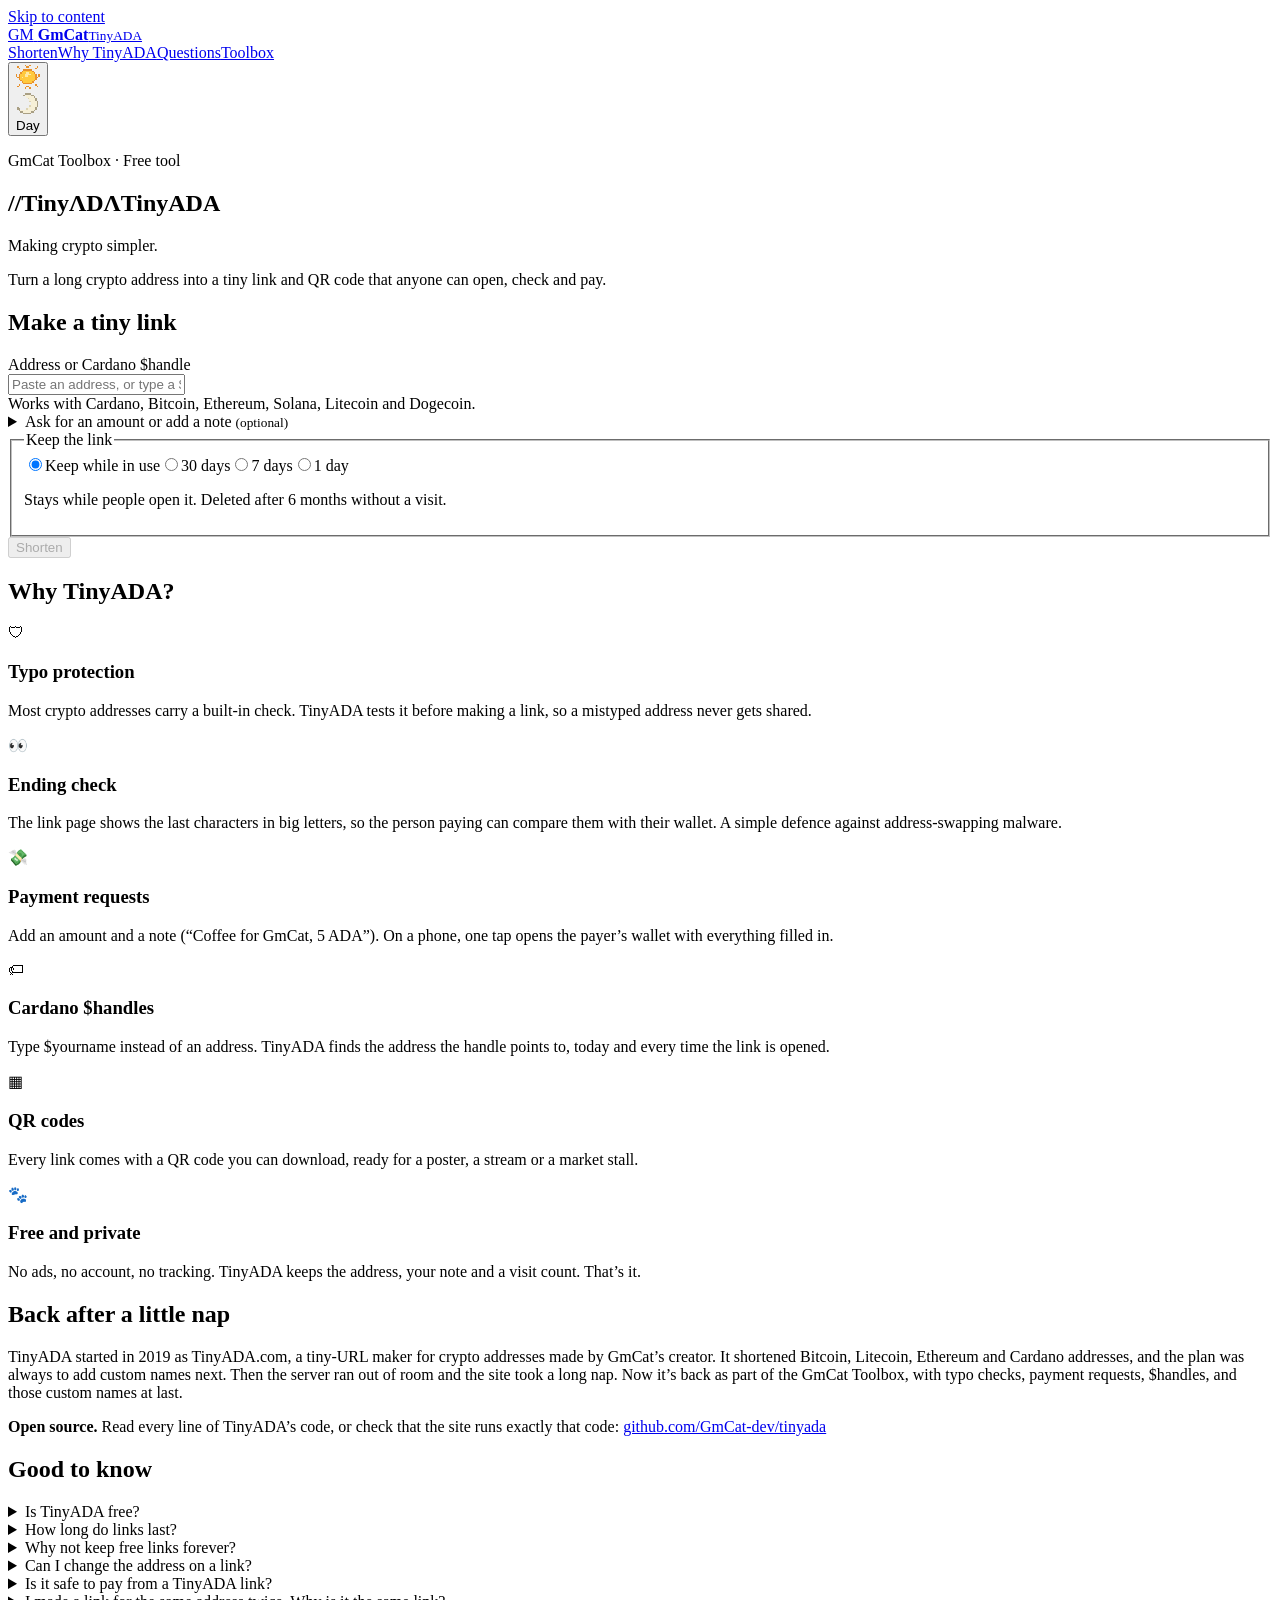
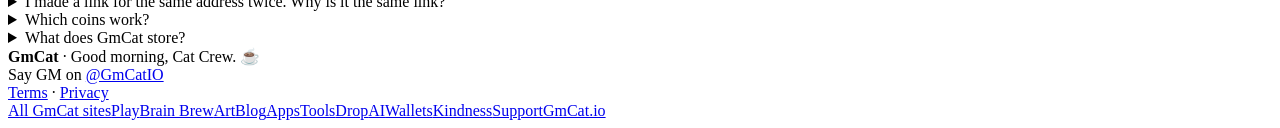
==== web/index.html @ 5575aec3 "TinyADA: short links for crypto addresses (tiny.gmcat.io) Free tool from GmCat. AGPL-3.0, with a com" ====
<!doctype html>
<html lang="en" data-site="tiny" data-theme="light">
<head>
<meta charset="utf-8">
<meta name="viewport" content="width=device-width, initial-scale=1, viewport-fit=cover">
<title>TinyADA: Short Links &amp; QR Codes for Crypto Addresses</title>
<meta name="description" content="Free short links and QR codes for crypto addresses. Typo checks, payment requests and Cardano $handles. No ads, no account.">
<meta name="theme-color" content="#eef1ff" media="(prefers-color-scheme: light)">
<meta name="theme-color" content="#0c1030" media="(prefers-color-scheme: dark)">
<link rel="canonical" href="https://tiny.gmcat.io/">
<meta property="og:site_name" content="TinyADA">
<meta property="og:title" content="TinyADA">
<meta property="og:description" content="Free short links and QR codes for crypto addresses. Typo checks, payment requests and Cardano $handles. No ads, no account.">
<meta property="og:type" content="website">
<meta property="og:url" content="https://tiny.gmcat.io/">
<meta property="og:image" content="https://tiny.gmcat.io/img/share/tiny.png">
<meta name="twitter:card" content="summary_large_image">
<meta name="twitter:site" content="@GmCatIO">
<link rel="stylesheet" href="/brand.css?v=202611161912">
<link rel="stylesheet" href="/site.css?v=202611161912">
<script type="application/ld+json">{"@context":"https://schema.org","@type":"WebApplication","name":"TinyADA","url":"https://tiny.gmcat.io/","description":"Free short links and QR codes for crypto addresses: Cardano, Bitcoin, Ethereum, Solana, Litecoin and Dogecoin.","applicationCategory":"FinanceApplication","operatingSystem":"Any (web browser)","isAccessibleForFree":true,"offers":{"@type":"Offer","price":"0","priceCurrency":"USD"},"publisher":{"@type":"Organization","@id":"https://gmcat.io/#org","name":"GmCat","url":"https://gmcat.io/","logo":"https://home.gmcat.io/img/favicon.png","sameAs":["https://x.com/GmCatIO","https://discord.gg/GJVpjBjn3D"]},"isPartOf":{"@type":"WebSite","name":"GmCat Toolbox","url":"https://tools.gmcat.io/"}}</script>
<link rel="icon" href="/img/tiny-icon.png">
<meta name="referrer" content="strict-origin-when-cross-origin">
<script>(function(){var t="light",m=document.cookie.match(/(?:^|; )gmcat-theme=(dark|light)/);if(m)t=m[1];else try{t=localStorage.getItem("gmcat-theme")==="dark"?"dark":"light"}catch(e){}document.documentElement.setAttribute("data-theme",t)})();</script>
</head>
<body>
<a class="skip" href="#main">Skip to content</a>
<header class="site-header">
  <a class="brand" href="/" aria-label="TinyADA home">
    <span class="brand-gm" aria-hidden="true">GM</span>
    <span class="brand-text"><b>GmCat</b><small>TinyADA</small></span>
  </a>
  <nav class="site-nav" aria-label="Site"><a href="/" aria-current="page">Shorten</a><a href="/#why">Why TinyADA</a><a href="/#faq">Questions</a><a href="https://tools.gmcat.io/">Toolbox</a></nav>
  <button type="button" class="theme-toggle" data-theme-toggle aria-pressed="false" aria-label="Switch to night mode"><span class="tt-track" aria-hidden="true"><span class="tt-knob"><svg class="mini-sun" viewBox="0 0 16 16" shape-rendering="crispEdges" aria-hidden="true" focusable="false"><rect x="6" y="0" width="1" height="1" fill="#e8902a"/><rect x="9" y="0" width="1" height="1" fill="#e8902a"/><rect x="1" y="1" width="1" height="1" fill="#e8902a"/><rect x="7" y="1" width="1" height="1" fill="#e8902a"/><rect x="8" y="1" width="1" height="1" fill="#e8902a"/><rect x="14" y="1" width="1" height="1" fill="#e8902a"/><rect x="2" y="2" width="1" height="1" fill="#e8902a"/><rect x="13" y="2" width="1" height="1" fill="#e8902a"/><rect x="5" y="3" width="1" height="1" fill="#e8902a"/><rect x="6" y="3" width="1" height="1" fill="#e8902a"/><rect x="7" y="3" width="1" height="1" fill="#e8902a"/><rect x="8" y="3" width="1" height="1" fill="#e8902a"/><rect x="9" y="3" width="1" height="1" fill="#e8902a"/><rect x="10" y="3" width="1" height="1" fill="#e8902a"/><rect x="4" y="4" width="1" height="1" fill="#e8902a"/><rect x="5" y="4" width="1" height="1" fill="#ffc93d"/><rect x="6" y="4" width="1" height="1" fill="#ffc93d"/><rect x="7" y="4" width="1" height="1" fill="#ffc93d"/><rect x="8" y="4" width="1" height="1" fill="#ffc93d"/><rect x="9" y="4" width="1" height="1" fill="#ffc93d"/><rect x="10" y="4" width="1" height="1" fill="#ffc93d"/><rect x="11" y="4" width="1" height="1" fill="#e8902a"/><rect x="3" y="5" width="1" height="1" fill="#e8902a"/><rect x="4" y="5" width="1" height="1" fill="#ffc93d"/><rect x="5" y="5" width="1" height="1" fill="#ffc93d"/><rect x="6" y="5" width="1" height="1" fill="#ffc93d"/><rect x="7" y="5" width="1" height="1" fill="#ffe9a3"/><rect x="8" y="5" width="1" height="1" fill="#ffe9a3"/><rect x="9" y="5" width="1" height="1" fill="#ffc93d"/><rect x="10" y="5" width="1" height="1" fill="#ffc93d"/><rect x="11" y="5" width="1" height="1" fill="#ffc93d"/><rect x="12" y="5" width="1" height="1" fill="#e8902a"/><rect x="0" y="6" width="1" height="1" fill="#e8902a"/><rect x="2" y="6" width="1" height="1" fill="#e8902a"/><rect x="3" y="6" width="1" height="1" fill="#ffc93d"/><rect x="4" y="6" width="1" height="1" fill="#ffc93d"/><rect x="5" y="6" width="1" height="1" fill="#ffc93d"/><rect x="6" y="6" width="1" height="1" fill="#ffe9a3"/><rect x="7" y="6" width="1" height="1" fill="#ffe9a3"/><rect x="8" y="6" width="1" height="1" fill="#ffe9a3"/><rect x="9" y="6" width="1" height="1" fill="#ffe9a3"/><rect x="10" y="6" width="1" height="1" fill="#ffc93d"/><rect x="11" y="6" width="1" height="1" fill="#ffc93d"/><rect x="12" y="6" width="1" height="1" fill="#ffc93d"/><rect x="13" y="6" width="1" height="1" fill="#e8902a"/><rect x="15" y="6" width="1" height="1" fill="#e8902a"/><rect x="0" y="7" width="1" height="1" fill="#e8902a"/><rect x="2" y="7" width="1" height="1" fill="#e8902a"/><rect x="3" y="7" width="1" height="1" fill="#ffc93d"/><rect x="4" y="7" width="1" height="1" fill="#ffc93d"/><rect x="5" y="7" width="1" height="1" fill="#ffc93d"/><rect x="6" y="7" width="1" height="1" fill="#ffe9a3"/><rect x="7" y="7" width="1" height="1" fill="#ffe9a3"/><rect x="8" y="7" width="1" height="1" fill="#ffc93d"/><rect x="9" y="7" width="1" height="1" fill="#ffc93d"/><rect x="10" y="7" width="1" height="1" fill="#ffc93d"/><rect x="11" y="7" width="1" height="1" fill="#ffc93d"/><rect x="12" y="7" width="1" height="1" fill="#ffc93d"/><rect x="13" y="7" width="1" height="1" fill="#e8902a"/><rect x="15" y="7" width="1" height="1" fill="#e8902a"/><rect x="1" y="8" width="1" height="1" fill="#e8902a"/><rect x="2" y="8" width="1" height="1" fill="#e8902a"/><rect x="3" y="8" width="1" height="1" fill="#ffc93d"/><rect x="4" y="8" width="1" height="1" fill="#ffe9a3"/><rect x="5" y="8" width="1" height="1" fill="#ffc93d"/><rect x="6" y="8" width="1" height="1" fill="#ffc93d"/><rect x="7" y="8" width="1" height="1" fill="#ffc93d"/><rect x="8" y="8" width="1" height="1" fill="#ffc93d"/><rect x="9" y="8" width="1" height="1" fill="#ffc93d"/><rect x="10" y="8" width="1" height="1" fill="#ffc93d"/><rect x="11" y="8" width="1" height="1" fill="#ffc93d"/><rect x="12" y="8" width="1" height="1" fill="#ffc93d"/><rect x="13" y="8" width="1" height="1" fill="#e8902a"/><rect x="14" y="8" width="1" height="1" fill="#e8902a"/><rect x="2" y="9" width="1" height="1" fill="#e8902a"/><rect x="3" y="9" width="1" height="1" fill="#ffc93d"/><rect x="4" y="9" width="1" height="1" fill="#ffc93d"/><rect x="5" y="9" width="1" height="1" fill="#ffc93d"/><rect x="6" y="9" width="1" height="1" fill="#ffc93d"/><rect x="7" y="9" width="1" height="1" fill="#ffc93d"/><rect x="8" y="9" width="1" height="1" fill="#ffc93d"/><rect x="9" y="9" width="1" height="1" fill="#ffc93d"/><rect x="10" y="9" width="1" height="1" fill="#ffc93d"/><rect x="11" y="9" width="1" height="1" fill="#ffc93d"/><rect x="12" y="9" width="1" height="1" fill="#ffc93d"/><rect x="13" y="9" width="1" height="1" fill="#e8902a"/><rect x="3" y="10" width="1" height="1" fill="#e8902a"/><rect x="4" y="10" width="1" height="1" fill="#ffc93d"/><rect x="5" y="10" width="1" height="1" fill="#ffc93d"/><rect x="6" y="10" width="1" height="1" fill="#ffc93d"/><rect x="7" y="10" width="1" height="1" fill="#ffc93d"/><rect x="8" y="10" width="1" height="1" fill="#ffc93d"/><rect x="9" y="10" width="1" height="1" fill="#ffc93d"/><rect x="10" y="10" width="1" height="1" fill="#ffc93d"/><rect x="11" y="10" width="1" height="1" fill="#ffc93d"/><rect x="12" y="10" width="1" height="1" fill="#e8902a"/><rect x="4" y="11" width="1" height="1" fill="#e8902a"/><rect x="5" y="11" width="1" height="1" fill="#ffc93d"/><rect x="6" y="11" width="1" height="1" fill="#ffc93d"/><rect x="7" y="11" width="1" height="1" fill="#ffc93d"/><rect x="8" y="11" width="1" height="1" fill="#ffc93d"/><rect x="9" y="11" width="1" height="1" fill="#ffc93d"/><rect x="10" y="11" width="1" height="1" fill="#ffc93d"/><rect x="11" y="11" width="1" height="1" fill="#e8902a"/><rect x="5" y="12" width="1" height="1" fill="#e8902a"/><rect x="6" y="12" width="1" height="1" fill="#e8902a"/><rect x="7" y="12" width="1" height="1" fill="#e8902a"/><rect x="8" y="12" width="1" height="1" fill="#e8902a"/><rect x="9" y="12" width="1" height="1" fill="#e8902a"/><rect x="10" y="12" width="1" height="1" fill="#e8902a"/><rect x="2" y="13" width="1" height="1" fill="#e8902a"/><rect x="13" y="13" width="1" height="1" fill="#e8902a"/><rect x="1" y="14" width="1" height="1" fill="#e8902a"/><rect x="7" y="14" width="1" height="1" fill="#e8902a"/><rect x="8" y="14" width="1" height="1" fill="#e8902a"/><rect x="14" y="14" width="1" height="1" fill="#e8902a"/><rect x="6" y="15" width="1" height="1" fill="#e8902a"/><rect x="9" y="15" width="1" height="1" fill="#e8902a"/></svg><svg class="mini-moon" viewBox="0 0 16 16" shape-rendering="crispEdges" aria-hidden="true" focusable="false"><rect x="6" y="1" width="1" height="1" fill="#a99f84"/><rect x="7" y="1" width="1" height="1" fill="#a99f84"/><rect x="8" y="1" width="1" height="1" fill="#a99f84"/><rect x="9" y="1" width="1" height="1" fill="#a99f84"/><rect x="5" y="2" width="1" height="1" fill="#a99f84"/><rect x="6" y="2" width="1" height="1" fill="#f6efd6"/><rect x="7" y="2" width="1" height="1" fill="#f6efd6"/><rect x="8" y="2" width="1" height="1" fill="#f6efd6"/><rect x="9" y="2" width="1" height="1" fill="#f6efd6"/><rect x="10" y="2" width="1" height="1" fill="#a99f84"/><rect x="11" y="2" width="1" height="1" fill="#a99f84"/><rect x="7" y="3" width="1" height="1" fill="#f6efd6"/><rect x="8" y="3" width="1" height="1" fill="#f6efd6"/><rect x="9" y="3" width="1" height="1" fill="#f6efd6"/><rect x="10" y="3" width="1" height="1" fill="#f6efd6"/><rect x="11" y="3" width="1" height="1" fill="#f6efd6"/><rect x="12" y="3" width="1" height="1" fill="#a99f84"/><rect x="8" y="4" width="1" height="1" fill="#ddd3b3"/><rect x="9" y="4" width="1" height="1" fill="#f6efd6"/><rect x="10" y="4" width="1" height="1" fill="#f6efd6"/><rect x="11" y="4" width="1" height="1" fill="#f6efd6"/><rect x="12" y="4" width="1" height="1" fill="#f6efd6"/><rect x="13" y="4" width="1" height="1" fill="#a99f84"/><rect x="9" y="5" width="1" height="1" fill="#f6efd6"/><rect x="10" y="5" width="1" height="1" fill="#f6efd6"/><rect x="11" y="5" width="1" height="1" fill="#f6efd6"/><rect x="12" y="5" width="1" height="1" fill="#f6efd6"/><rect x="13" y="5" width="1" height="1" fill="#a99f84"/><rect x="9" y="6" width="1" height="1" fill="#ddd3b3"/><rect x="10" y="6" width="1" height="1" fill="#f6efd6"/><rect x="11" y="6" width="1" height="1" fill="#f6efd6"/><rect x="12" y="6" width="1" height="1" fill="#f6efd6"/><rect x="13" y="6" width="1" height="1" fill="#f6efd6"/><rect x="14" y="6" width="1" height="1" fill="#a99f84"/><rect x="10" y="7" width="1" height="1" fill="#f6efd6"/><rect x="11" y="7" width="1" height="1" fill="#f6efd6"/><rect x="12" y="7" width="1" height="1" fill="#f6efd6"/><rect x="13" y="7" width="1" height="1" fill="#f6efd6"/><rect x="14" y="7" width="1" height="1" fill="#a99f84"/><rect x="10" y="8" width="1" height="1" fill="#f6efd6"/><rect x="11" y="8" width="1" height="1" fill="#f6efd6"/><rect x="12" y="8" width="1" height="1" fill="#f6efd6"/><rect x="13" y="8" width="1" height="1" fill="#f6efd6"/><rect x="14" y="8" width="1" height="1" fill="#a99f84"/><rect x="9" y="9" width="1" height="1" fill="#ddd3b3"/><rect x="10" y="9" width="1" height="1" fill="#f6efd6"/><rect x="11" y="9" width="1" height="1" fill="#f6efd6"/><rect x="12" y="9" width="1" height="1" fill="#f6efd6"/><rect x="13" y="9" width="1" height="1" fill="#f6efd6"/><rect x="14" y="9" width="1" height="1" fill="#a99f84"/><rect x="1" y="10" width="1" height="1" fill="#a99f84"/><rect x="9" y="10" width="1" height="1" fill="#f6efd6"/><rect x="10" y="10" width="1" height="1" fill="#f6efd6"/><rect x="11" y="10" width="1" height="1" fill="#f6efd6"/><rect x="12" y="10" width="1" height="1" fill="#f6efd6"/><rect x="13" y="10" width="1" height="1" fill="#a99f84"/><rect x="1" y="11" width="1" height="1" fill="#a99f84"/><rect x="2" y="11" width="1" height="1" fill="#a99f84"/><rect x="7" y="11" width="1" height="1" fill="#ddd3b3"/><rect x="8" y="11" width="1" height="1" fill="#f6efd6"/><rect x="9" y="11" width="1" height="1" fill="#f6efd6"/><rect x="10" y="11" width="1" height="1" fill="#f6efd6"/><rect x="11" y="11" width="1" height="1" fill="#f6efd6"/><rect x="12" y="11" width="1" height="1" fill="#f6efd6"/><rect x="13" y="11" width="1" height="1" fill="#a99f84"/><rect x="2" y="12" width="1" height="1" fill="#a99f84"/><rect x="3" y="12" width="1" height="1" fill="#f6efd6"/><rect x="4" y="12" width="1" height="1" fill="#f6efd6"/><rect x="5" y="12" width="1" height="1" fill="#f6efd6"/><rect x="6" y="12" width="1" height="1" fill="#f6efd6"/><rect x="7" y="12" width="1" height="1" fill="#f6efd6"/><rect x="8" y="12" width="1" height="1" fill="#f6efd6"/><rect x="9" y="12" width="1" height="1" fill="#f6efd6"/><rect x="10" y="12" width="1" height="1" fill="#f6efd6"/><rect x="11" y="12" width="1" height="1" fill="#f6efd6"/><rect x="12" y="12" width="1" height="1" fill="#a99f84"/><rect x="3" y="13" width="1" height="1" fill="#a99f84"/><rect x="4" y="13" width="1" height="1" fill="#a99f84"/><rect x="5" y="13" width="1" height="1" fill="#f6efd6"/><rect x="6" y="13" width="1" height="1" fill="#f6efd6"/><rect x="7" y="13" width="1" height="1" fill="#f6efd6"/><rect x="8" y="13" width="1" height="1" fill="#f6efd6"/><rect x="9" y="13" width="1" height="1" fill="#f6efd6"/><rect x="10" y="13" width="1" height="1" fill="#a99f84"/><rect x="11" y="13" width="1" height="1" fill="#a99f84"/><rect x="5" y="14" width="1" height="1" fill="#a99f84"/><rect x="6" y="14" width="1" height="1" fill="#a99f84"/><rect x="7" y="14" width="1" height="1" fill="#a99f84"/><rect x="8" y="14" width="1" height="1" fill="#a99f84"/><rect x="9" y="14" width="1" height="1" fill="#a99f84"/></svg></span></span><span class="tt-label">Day</span></button>
</header>
<main id="main">
<section class="t-hero">
  <p class="eyebrow">GmCat Toolbox · Free tool</p>
  <h1 class="t-mark"><span class="tw" aria-hidden="true"><span class="tw-sl">//</span>Tiny<b>ΛDΛ</b></span><span class="sr">TinyADA</span></h1>
  <p class="t-tag">Making crypto simpler.</p>
  <p class="lede">Turn a long crypto address into a tiny link and QR code that anyone can open, check and pay.</p>
</section>
<section class="card t-panel" id="t-make" aria-labelledby="t-make-h">
  <h2 class="sr" id="t-make-h">Make a tiny link</h2>
  <label class="field-label" for="t-addr">Address or Cardano $handle</label>
  <div class="t-input-row">
    <input id="t-addr" autocomplete="off" autocapitalize="off" spellcheck="false" placeholder="Paste an address, or type a $handle" aria-describedby="t-detect">
    <button class="btn" type="button" id="t-paste" hidden>Paste</button>
  </div>
  <div class="t-detect" id="t-detect" aria-live="polite"><span class="muted">Works with Cardano, Bitcoin, Ethereum, Solana, Litecoin and Dogecoin.</span></div>
  <details class="t-more" id="t-more">
    <summary>Ask for an amount or add a note <small>(optional)</small></summary>
    <div class="t-more-grid">
      <label><span class="field-label">Amount</span><span class="t-amt"><input id="t-amount" inputmode="decimal" autocomplete="off" placeholder="e.g. 5"><span id="t-amt-sym">ADA</span></span></label>
      <label><span class="field-label">Note</span><input id="t-memo" maxlength="80" autocomplete="off" placeholder="e.g. Coffee for GmCat ☕"></label>
    </div>
  </details>
  <fieldset class="t-keep">
    <legend class="field-label">Keep the link</legend>
    <div class="segs"><label class="seg"><input type="radio" name="t-keep" value="inuse" checked><span>Keep while in use</span></label><label class="seg"><input type="radio" name="t-keep" value="30d"><span>30 days</span></label><label class="seg"><input type="radio" name="t-keep" value="7d"><span>7 days</span></label><label class="seg"><input type="radio" name="t-keep" value="1d"><span>1 day</span></label></div>
    <p class="small-print muted" id="t-keep-note">Stays while people open it. Deleted after 6 months without a visit.</p>
  </fieldset>
  <div class="tool-actions"><button class="btn primary" type="button" id="t-go" disabled>Shorten</button><span class="t-err" id="t-err" role="alert"></span></div>
</section>
<section class="card t-panel t-done" id="t-done" hidden tabindex="-1" aria-labelledby="t-done-h">
  <h2 class="panel-h" id="t-done-h">🐾 Your tiny link</h2>
  <p class="t-existing" id="t-existing" hidden>This address already had a tiny link, so here it is. Same address, same link.</p>
  <div class="t-linkbox"><a id="t-link" href="#"></a></div>
  <div class="tool-actions"><button class="btn primary" type="button" id="t-copy">Copy link</button><a class="btn" id="t-open" href="#">Open</a><button class="btn" type="button" id="t-share" hidden>Share</button></div>
  <div class="t-done-grid">
    <div class="t-qr" id="t-qr" role="img" aria-label="QR code of the link"></div>
    <div>
      <p id="t-done-keep" class="muted"></p>
      <button class="btn" type="button" id="t-qr-dl">Download QR code</button>
      <p class="small-print muted">Tip: open the link once to check it shows the right address.</p>
    </div>
  </div>
  <div class="t-okey" id="t-okey" hidden>
    <span class="field-label">Your owner key <small>(keep it private)</small></span>
    <code id="t-okey-val"></code>
    <div class="tool-actions"><button class="btn" type="button" id="t-okey-copy">Copy key</button><button class="btn" type="button" id="t-okey-dl">Download owner card</button></div>
    <p class="small-print muted">It proves the link is yours: to delete it, and to upgrade or edit it without an account. It's saved in this browser too. Lost it? For Cardano and Solana addresses, the wallet holding the address can always prove it instead.</p>
  </div>
  <div class="tool-actions"><button class="btn" type="button" id="t-again">Make another link</button></div>
</section>
<section class="tool-sec t-mine-sec" id="t-mine-sec" hidden>
  <h2>Your links on this device</h2>
  <ul class="t-mine" id="t-mine"></ul>
  <p class="small-print muted">Only this browser knows this list (it holds each link’s owner key). <button class="linkbtn" type="button" id="t-mine-clear">Forget the list</button> (the links stay online).</p>
</section>
<section class="tool-sec" id="why">
  <h2>Why TinyADA?</h2>
  <div class="t-feats"><div class="card t-feat"><span class="t-feat-i" aria-hidden="true">🛡</span><h3>Typo protection</h3><p>Most crypto addresses carry a built-in check. TinyADA tests it before making a link, so a mistyped address never gets shared.</p></div><div class="card t-feat"><span class="t-feat-i" aria-hidden="true">👀</span><h3>Ending check</h3><p>The link page shows the last characters in big letters, so the person paying can compare them with their wallet. A simple defence against address-swapping malware.</p></div><div class="card t-feat"><span class="t-feat-i" aria-hidden="true">💸</span><h3>Payment requests</h3><p>Add an amount and a note (“Coffee for GmCat, 5 ADA”). On a phone, one tap opens the payer’s wallet with everything filled in.</p></div><div class="card t-feat"><span class="t-feat-i" aria-hidden="true">🏷</span><h3>Cardano $handles</h3><p>Type $yourname instead of an address. TinyADA finds the address the handle points to, today and every time the link is opened.</p></div><div class="card t-feat"><span class="t-feat-i" aria-hidden="true">▦</span><h3>QR codes</h3><p>Every link comes with a QR code you can download, ready for a poster, a stream or a market stall.</p></div><div class="card t-feat"><span class="t-feat-i" aria-hidden="true">🐾</span><h3>Free and private</h3><p>No ads, no account, no tracking. TinyADA keeps the address, your note and a visit count. That’s it.</p></div></div>
</section>
<section class="card t-plus-teaser" id="t-plus-teaser" hidden>
  <p class="eyebrow">TinyADA Plus <span class="chip later" id="t-plus-chip">Coming soon</span></p>
  <h2>For creators, shops and streamers</h2>
  <ul class="t-plus-list"><li><span aria-hidden="true">@</span><b>Custom names</b> tiny.gmcat.io/@yourname instead of random letters.</li><li><span aria-hidden="true">🫙</span><b>Tip pages</b> One link for all your coins, with your picture, a short bio and your social links.</li><li><span aria-hidden="true">✓</span><b>Verified owner</b> Prove you hold an address by signing with your wallet. Visitors see a green tick.</li><li><span aria-hidden="true">✏️</span><b>Editable links</b> Change an address without changing the link. Visitors are told when it changed.</li><li><span aria-hidden="true">🎨</span><b>Branded QR codes</b> Your colours and logo, plus printable sticker and card sheets.</li><li><span aria-hidden="true">📈</span><b>Visit counts</b> How many people opened your link each day. No personal tracking.</li><li><span aria-hidden="true">📺</span><b>Stream overlay</b> Your QR code as a clean overlay for OBS, Twitch or YouTube.</li><li><span aria-hidden="true">♾</span><b>Permanent links</b> Kept for as long as you have Plus, visited or not.</li></ul>
  <p class="btn-row" id="t-plus-cta" hidden><a class="btn primary" href="/plus/">Get TinyADA Plus</a></p>
</section>
<section class="card t-story">
  <h2>Back after a little nap</h2>
  <p>TinyADA started in 2019 as TinyADA.com, a tiny-URL maker for crypto addresses made by GmCat’s creator. It shortened Bitcoin, Litecoin, Ethereum and Cardano addresses, and the plan was always to add custom names next. Then the server ran out of room and the site took a long nap. Now it’s back as part of the GmCat Toolbox, with typo checks, payment requests, $handles, and those custom names at last.</p>
  <p class="t-source"><b>Open source.</b> Read every line of TinyADA’s code, or check that the site runs exactly that code: <a href="https://github.com/GmCat-dev/tinyada" rel="noopener">github.com/GmCat-dev/tinyada</a></p>
</section>
<section class="tool-sec" id="faq"><h2>Good to know</h2><div class="faq"><details><summary>Is TinyADA free?</summary><p>Yes. Making links, QR codes and payment requests is free, with no ads and no account.</p></details><details><summary>How long do links last?</summary><p>You choose: 1 day, 7 days, 30 days, or <b>keep while in use</b>. A “keep while in use” link stays as long as people open it, and is deleted after 6 months without a single visit. Each visit restarts the clock.</p></details><details><summary>Why not keep free links forever?</summary><p>Most links are shared once and never opened again. Free links have no account, so nobody could ever tidy them up. “Keep while in use” keeps the links people really use and clears the forgotten ones by itself.</p></details><details><summary>Can I change the address on a link?</summary><p>Not on a free link: a free link always shows the address it was made with, which keeps it trustworthy. Make a new link instead. With TinyADA Plus you can edit your links, and visitors see when the address changed.</p></details><details><summary>Is it safe to pay from a TinyADA link?</summary><p>TinyADA checks every address for typos, but it can’t know who owns it. Only pay people you trust, and always compare the ending on the link page with the address your wallet shows. See something fishy? Use “Report” on the link page.</p></details><details><summary>I made a link for the same address twice. Why is it the same link?</summary><p>On purpose. One address (with the same amount and note) always gets one free link, so nobody can fill TinyADA with thousands of copies. Asking again just keeps the link at least as long as you asked.</p></details><details><summary>Which coins work?</summary><p><span class="t-coin-list"><span class="t-coin-item"><svg class="t-coin" viewBox="0 0 24 24" width="32" height="32" role="img" aria-label="Cardano"><path fill="currentColor" d="M6.5765 11.92c-.0488.8906.6316 1.653 1.5219 1.7056h.0934c.8928-.0006 1.6161-.725 1.6155-1.6178-.0006-.8928-.725-1.6161-1.6178-1.6155-.8578.0006-1.5658.6711-1.613 1.5277Zm-6.025-.416c-.288-.0161-.5345.2042-.5507.4922-.0161.288.2042.5345.4922.5507.2878.0161.5343-.204.5506-.4918.0167-.2876-.2029-.5343-.4905-.5509H.5514Zm5.9226-8.9645c.257-.1309.3593-.4453.2284-.7024-.1309-.257-.4453-.3593-.7024-.2284-.2558.1302-.3585.4424-.2301.6991.13.2582.4448.3622.703.2322.0003-.0002.0007-.0003.001-.0005Zm1.6397 2.8589c.398-.2006.558-.6859.3573-1.0839-.2006-.398-.6859-.558-1.0839-.3573-.3978.2006-.5579.6856-.3575 1.0835.2007.398.686.5581 1.0842.3578ZM2.597 7.3645c.3072.2013.7194.1154.9206-.1918.2013-.3072.1154-.7194-.1918-.9206-.3072-.2013-.7194-.1154-.9206.1918 0 .0001-.0001.0002-.0002.0003-.201.3072-.1151.7191.192.9203Zm.9824 3.8515c-.4453-.0254-.827.3149-.8524.7603s.3149.827.7603.8524c.4453.0254.827-.3149.8524-.7603v-.0006c.0251-.4451-.3152-.8264-.7603-.8518Zm-.8915 5.4221c-.328.1652-.46.565-.2948.893.1652.328.565.46.893.2948.328-.1652.46-.565.2948-.893l-.0002-.0004c-.1645-.3276-.5633-.4598-.8909-.2954-.0006.0003-.0013.0006-.0019.001Zm3.136-7.0931c.4386.2876 1.0274.1653 1.315-.2734.2876-.4386.1653-1.0274-.2734-1.315-.4386-.2876-1.0273-.1653-1.3149.2732-.2878.4381-.166 1.0266.2721 1.3144.0004.0003.0008.0005.0012.0008Zm9.9501-4.2106c.3729.2447.8737.1408 1.1184-.2321.2447-.3729.1408-.8737-.2321-1.1184-.3729-.2447-.8737-.1408-1.1184.2321 0 .0001-.0001.0002-.0002.0003-.2447.3726-.141.8729.2316 1.1176.0003.0002.0005.0003.0008.0005Zm1.6563-2.8499c.2413.1579.565.0904.723-.151s.0904-.565-.151-.723c-.241-.1577-.5642-.0906-.7224.1501-.1584.241-.0915.5648.1495.7233l.0009.0006Zm-1.5296 7.8938c-.8911-.0507-1.6546.6305-1.7053 1.5216-.0507.8911.6305 1.6546 1.5216 1.7053h.0928c.8925 0 1.616-.7235 1.616-1.616 0-.8572-.6693-1.5652-1.5251-1.6134v.0026ZM8.645 9.433c.2737.5459.8331.8896 1.4438.887.8925-.0002 1.6159-.7238 1.6157-1.6163 0-.2526-.0593-.5018-.1731-.7273-.4017-.7971-1.3735-1.1176-2.1706-.7158-.7971.4017-1.1176 1.3735-.7158 2.1706v.0019Zm12.6669-2.0704c.3273-.1666.4575-.567.2909-.8943-.1666-.3273-.567-.4575-.8943-.2909-.3259.1659-.4567.5639-.2927.8908.1652.3284.5653.4607.8937.2956.0008-.0004.0015-.0008.0023-.0012Zm-4.096.5146c-.4683.2362-.6565.8074-.4203 1.2757.2362.4683.8074.6565 1.2757.4203.468-.2361.6563-.8066.4207-1.2749-.2364-.4683-.8074-.6568-1.2762-.4211Zm-5.2768-5.6365c.3667.0205.6806-.2601.7011-.6267s-.2601-.6806-.6267-.7011c-.3655-.0205-.6789.2584-.7009.6238-.0225.3662.2562.6813.6224.7038.0014 0 .0028.0002.0042.0002Zm-.0077 4.1837c.5237.0288.9717-.3724 1.0006-.8961.0288-.5237-.3723-.9717-.8961-1.0006-.5231-.0288-.9707.3714-1.0005.8944-.0298.5237.3706.9724.8943 1.0021h.0017Zm-5.1475 9.6992c.4685-.2359.657-.807.421-1.2755-.2359-.4685-.807-.657-1.2755-.421-.4684.2359-.6569.8069-.4211 1.2754.2362.4682.807.6567 1.2755.4211Zm5.76-8.313c-.4881.7459-.2792 1.7463.4667 2.2344s1.7463.2792 2.2344-.4667.2792-1.7463-.4667-2.2344c-.262-.1715-.5683-.263-.8815-.2635-.5452-.0001-1.0538.2744-1.353.7302Zm2.8109 6.7571c-.4015-.7975-1.3735-1.1185-2.171-.7169-.7975.4015-1.1185 1.3735-.7169 2.171.4015.7975 1.3735 1.1185 2.171.7169.0005-.0002.0009-.0005.0014-.0007.7947-.3952 1.1186-1.3598.7235-2.1545-.0026-.0053-.0053-.0105-.0079-.0158Zm2.8211-.112c-.4386-.2876-1.0274-.1653-1.315.2734-.2876.4386-.1653 1.0274.2734 1.315.4386.2876 1.0273.1653 1.3149-.2732.2877-.4386.1654-1.0274-.2731-1.3151h-.0002Zm3.0963-2.4282c.0254-.4453-.3149-.827-.7603-.8524-.4453-.0254-.827.3149-.8524.7603-.0254.4453.3149.827.7603.8524h.0006c.4451.0251.8264-.3152.8518-.7603Zm2.2349-.5741c-.288-.0161-.5345.2042-.5507.4922s.2042.5345.4922.5507c.2878.0161.5343-.204.5506-.4918.016-.288-.2042-.5345-.4922-.551Zm-2.1043 5.1821c-.3073-.2011-.7194-.115-.9205.1923-.2011.3073-.115.7194.1923.9205.3071.201.719.1151.9202-.1918.2013-.3071.1156-.7193-.1916-.9207l-.0004-.0003ZM6.5695 21.5161c-.2411-.1584-.5649-.0913-.7232.1497-.1584.2411-.0913.5649.1497.7232.2411.1584.5649.0913.7232-.1497.158-.2411.091-.5646-.1498-.7232Zm10.9555-.055c-.257.1309-.3593.4453-.2284.7024.1309.257.4453.3593.7023.2284.2558-.1302.3585-.4424.2301-.6991-.1291-.2579-.4428-.3624-.7007-.2333-.0011.0005-.0022.0011-.0033.0016Zm-6.0691-5.2717c.4892-.7465.2806-1.7482-.4659-2.2374-.7465-.4892-1.7482-.2806-2.2374.4659s-.2806 1.7482.4659 2.2374c.2628.1722.5702.2641.8844.2644.5458.0022 1.0553-.2728 1.353-.7302Zm-3.2301 2.4768c-.3729-.2447-.8737-.1408-1.1184.2321-.2447.3729-.1408.8737.2321 1.1184s.8737.1408 1.1184-.2321c0-.0001.0001-.0002.0002-.0003.2445-.3729.1405-.8734-.2323-1.1181Zm3.7664 3.0931c-.3667-.0209-.6808.2594-.7017.6261s.2594.6808.6261.7017c.3658.0208.6795-.2581.7016-.6238.0222-.3666-.2571-.6817-.6236-.7039-.0008 0-.0015 0-.0023-.0001Zm.007-4.1837c-.5237-.0288-.9717.3724-1.0005.8961-.0288.5237.3724.9717.8961 1.0005.5228.0288.9703-.371 1.0004-.8938.0298-.524-.3709-.973-.8949-1.0028h-.0011Zm3.8861 1.0259c-.3976.2022-.556.6884-.3539 1.086.2022.3976.6884.556 1.086.3539.3961-.2014.5551-.685.3558-1.0821-.2-.3987-.6854-.5598-1.0841-.3597-.0013.0007-.0026.0013-.0039.002Z"/></svg><span><b>Cardano</b> addr1… addresses, older Byron addresses and $handles</span></span><span class="t-coin-item"><svg class="t-coin" viewBox="0 0 24 24" width="32" height="32" role="img" aria-label="Bitcoin"><path fill="currentColor" d="M23.638 14.904c-1.602 6.43-8.113 10.34-14.542 8.736C2.67 22.05-1.244 15.525.362 9.105 1.962 2.67 8.475-1.243 14.9.358c6.43 1.605 10.342 8.115 8.738 14.548v-.002zm-6.35-4.613c.24-1.59-.974-2.45-2.64-3.03l.54-2.153-1.315-.33-.525 2.107c-.345-.087-.705-.167-1.064-.25l.526-2.127-1.32-.33-.54 2.165c-.285-.067-.565-.132-.84-.2l-1.815-.45-.35 1.407s.975.225.955.236c.535.136.63.486.615.766l-1.477 5.92c-.075.166-.24.406-.614.314.015.02-.96-.24-.96-.24l-.66 1.51 1.71.426.93.242-.54 2.19 1.32.327.54-2.17c.36.1.705.19 1.05.273l-.51 2.154 1.32.33.545-2.19c2.24.427 3.93.257 4.64-1.774.57-1.637-.03-2.58-1.217-3.196.854-.193 1.5-.76 1.68-1.93h.01zm-3.01 4.22c-.404 1.64-3.157.75-4.05.53l.72-2.9c.896.23 3.757.67 3.33 2.37zm.41-4.24c-.37 1.49-2.662.735-3.405.55l.654-2.64c.744.18 3.137.524 2.75 2.084v.006z"/></svg><span><b>Bitcoin</b> </span></span><span class="t-coin-item"><svg class="t-coin" viewBox="0 0 24 24" width="32" height="32" role="img" aria-label="Ethereum"><path fill="currentColor" d="M11.944 17.97L4.58 13.62 11.943 24l7.37-10.38-7.372 4.35h.003zM12.056 0L4.69 12.223l7.365 4.354 7.365-4.35L12.056 0z"/></svg><span><b>Ethereum</b> also other EVM chains that use the same 0x address</span></span><span class="t-coin-item"><svg class="t-coin" viewBox="0 0 24 24" width="32" height="32" role="img" aria-label="Solana"><path fill="currentColor" d="m23.8764 18.0313-3.962 4.1393a.9201.9201 0 0 1-.306.2106.9407.9407 0 0 1-.367.0742H.4599a.4689.4689 0 0 1-.2522-.0733.4513.4513 0 0 1-.1696-.1962.4375.4375 0 0 1-.0314-.2545.4438.4438 0 0 1 .117-.2298l3.9649-4.1393a.92.92 0 0 1 .3052-.2102.9407.9407 0 0 1 .3658-.0746H23.54a.4692.4692 0 0 1 .2523.0734.4531.4531 0 0 1 .1697.196.438.438 0 0 1 .0313.2547.4442.4442 0 0 1-.1169.2297zm-3.962-8.3355a.9202.9202 0 0 0-.306-.2106.941.941 0 0 0-.367-.0742H.4599a.4687.4687 0 0 0-.2522.0734.4513.4513 0 0 0-.1696.1961.4376.4376 0 0 0-.0314.2546.444.444 0 0 0 .117.2297l3.9649 4.1394a.9204.9204 0 0 0 .3052.2102c.1154.049.24.0744.3658.0746H23.54a.469.469 0 0 0 .2523-.0734.453.453 0 0 0 .1697-.1961.4382.4382 0 0 0 .0313-.2546.4444.4444 0 0 0-.1169-.2297zM.46 6.7225h18.7815a.9411.9411 0 0 0 .367-.0742.9202.9202 0 0 0 .306-.2106l3.962-4.1394a.4442.4442 0 0 0 .117-.2297.4378.4378 0 0 0-.0314-.2546.453.453 0 0 0-.1697-.196.469.469 0 0 0-.2523-.0734H4.7596a.941.941 0 0 0-.3658.0745.9203.9203 0 0 0-.3052.2102L.1246 5.9687a.4438.4438 0 0 0-.1169.2295.4375.4375 0 0 0 .0312.2544.4512.4512 0 0 0 .1692.196.4689.4689 0 0 0 .2518.0739z"/></svg><span><b>Solana</b> </span></span><span class="t-coin-item"><svg class="t-coin" viewBox="0 0 24 24" width="32" height="32" role="img" aria-label="Litecoin"><path fill="currentColor" d="M12 0a12 12 0 1012 12A12 12 0 0012 0zm-.2617 3.6777h2.584a.3425.3425 0 01.33.4356l-2.0312 6.918 1.9062-.582-.4082 1.3847-1.9238.5605-1.248 4.213h6.6757a.3425.3425 0 01.3282.4374l-.582 2a.4586.4586 0 01-.4395.3301H6.7324l1.7227-5.8223-1.9063.5801.42-1.3613 1.9101-.58 2.4219-8.1798a.4557.4557 0 01.4375-.334Z"/></svg><span><b>Litecoin</b> </span></span><span class="t-coin-item"><svg class="t-coin" viewBox="0 0 24 24" width="32" height="32" role="img" aria-label="Dogecoin"><path fill="currentColor" d="M12.288 7.908h-1.715v3.38h2.697v1.415h-2.697v3.38h1.799c.462 0 3.794.052 3.789-3.933-.005-3.984-3.232-4.242-3.873-4.242zM12 0C5.373 0 0 5.373 0 12s5.373 12 12 12 12-5.373 12-12S18.627 0 12 0zm.472 18.481H8.126v-5.778H6.594v-1.415h1.532V5.511h3.73c.882 0 6.727-.183 6.727 6.594-.001 6.888-6.111 6.376-6.111 6.376z"/></svg><span><b>Dogecoin</b> </span></span></span></p></details><details><summary>What does GmCat store?</summary><p>The address, the amount and note you add, when the link was made and last opened, and a visit count. No IP addresses and no cookies for free links. Each link’s owner key stays in your browser (we keep only a scrambled fingerprint of it).</p></details><details id="t-faq-pp" hidden><summary>Can I upgrade a link without an account?</summary><p>Yes, with <b>Privacy Plus</b> : open the link and choose “Upgrade this link”. Keep it up for a year (anyone can pay for that, so fans can keep a creator’s link alive), turn it into a tip page you can edit, add visit counts, or give it a custom name. You prove the link is yours with its owner key, or by signing with the wallet that holds the address. The wallet always wins.</p></details></div></section>
<dialog class="t-dlg card" id="t-ask"></dialog>
<script src="/js/vendor/qrcode.js?v=202611161912" defer></script><script src="/js/tiny-core.js?v=202611161912" defer></script><script src="/js/tiny-editor.js?v=202611161912" defer></script><script src="/js/tiny.js?v=202611161912" defer></script>
</main>
<footer class="site-footer">
  <div class="footer-inner">
    <div>
      <div><b style="color:var(--cream)">GmCat</b> · Good morning, Cat Crew. ☕</div>
      <div>Say GM on <a href="https://x.com/GmCatIO">@GmCatIO</a></div>
      <div><a href="https://support.gmcat.io/terms/">Terms</a> · <a href="https://support.gmcat.io/privacy/">Privacy</a></div>
    </div>
    <nav aria-label="GmCat network"><a href="https://home.gmcat.io/">All GmCat sites</a><a href="https://play.gmcat.io/">Play</a><a href="https://brain.gmcat.io/">Brain Brew</a><a href="https://art.gmcat.io/">Art</a><a href="https://blog.gmcat.io/">Blog</a><a href="https://apps.gmcat.io/">Apps</a><a href="https://tools.gmcat.io/">Tools</a><a href="https://drop.gmcat.io/">Drop</a><a href="https://ai.gmcat.io/">AI</a><a href="https://wallets.gmcat.io/">Wallets</a><a href="https://kind.gmcat.io/">Kindness</a><a href="https://support.gmcat.io/">Support</a><a href="https://gmcat.io/">GmCat.io</a></nav>
  </div>
</footer>
<script src="/insights.js?v=202611161912" data-site="tiny" defer></script>
<script src="/theme.js?v=202611161912" data-theme-js defer></script>
</body>
</html>
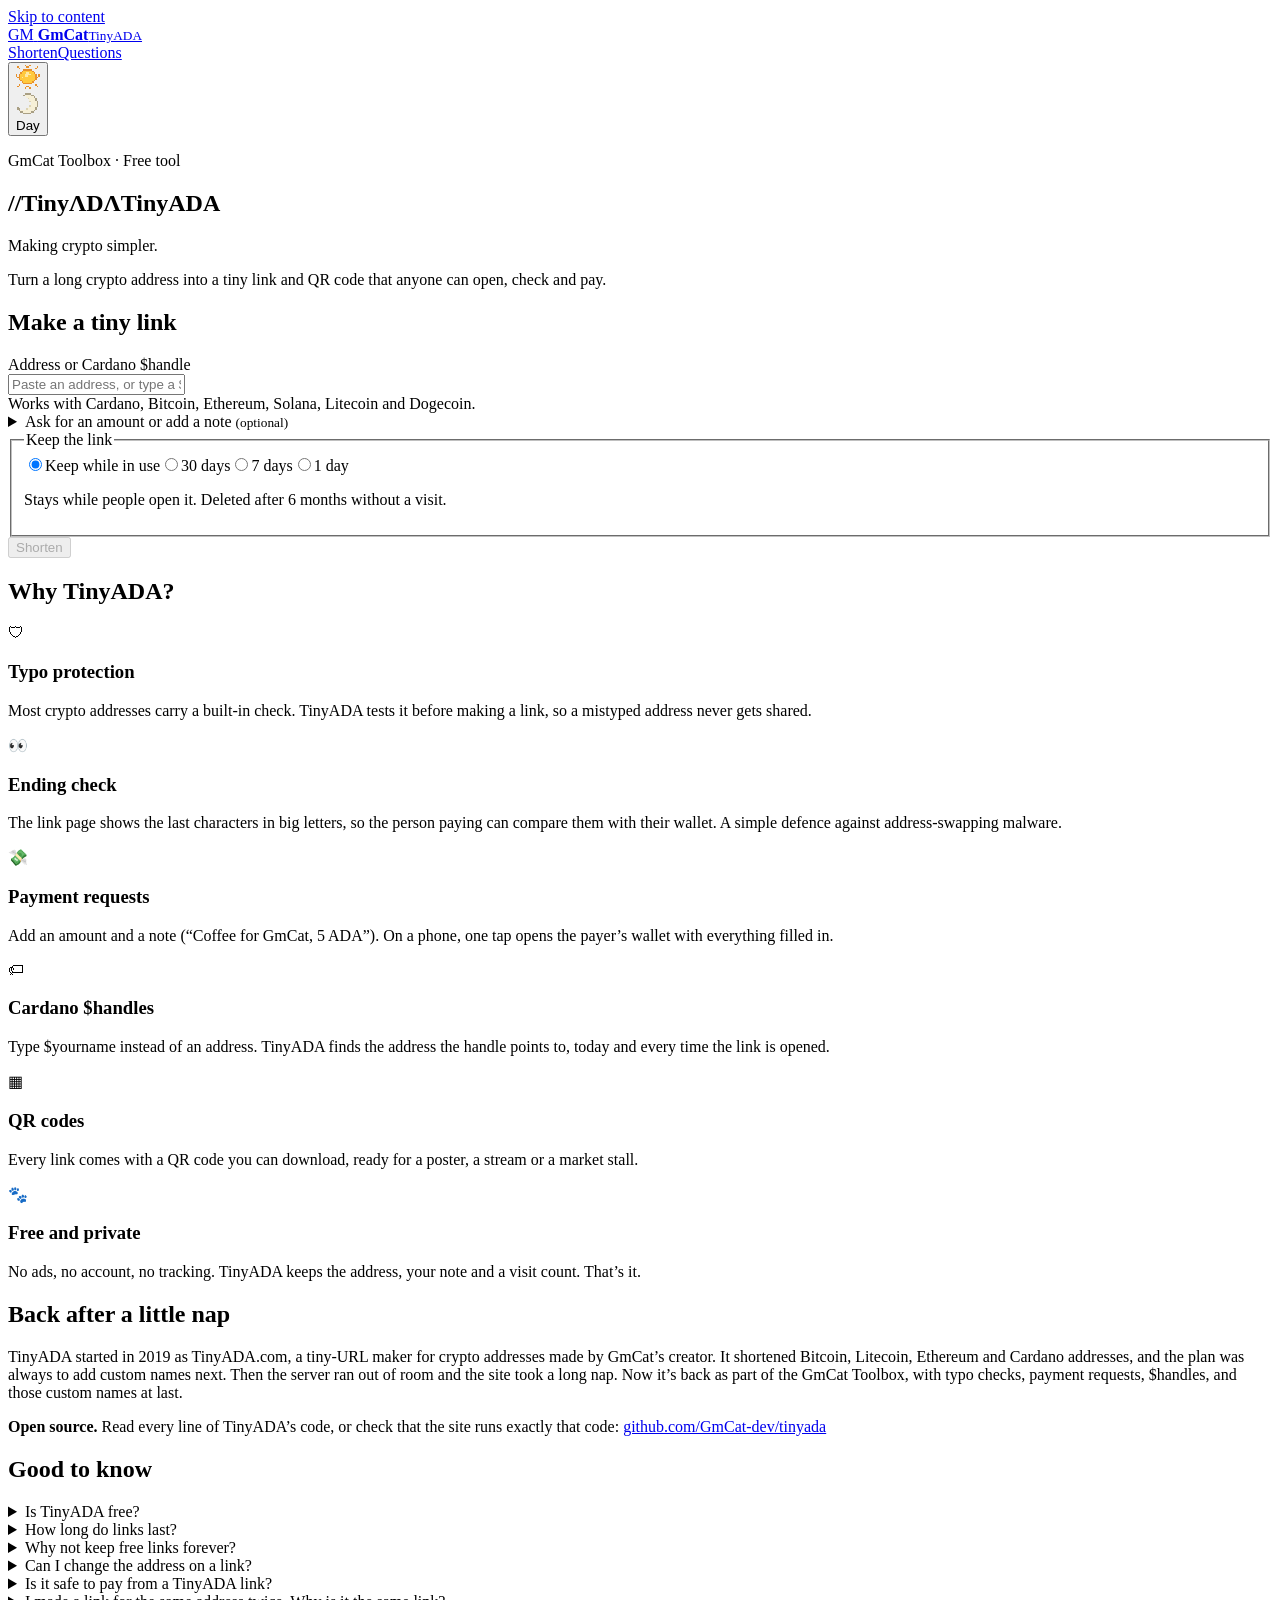
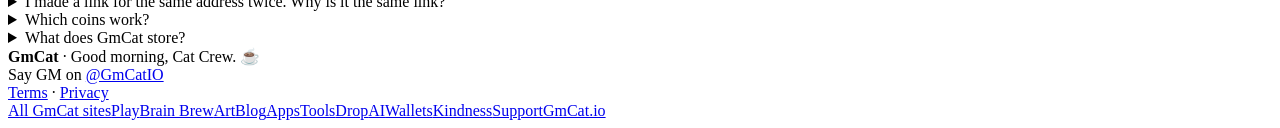
==== commit 411db66c: "Simpler top bar with My links; 'Only you can see this' on the owner's tools Co-Authored-By: Claude O" ====
--- a/web/index.html
+++ b/web/index.html
@@ -16,8 +16,8 @@
 <meta property="og:image" content="https://tiny.gmcat.io/img/share/tiny.png">
 <meta name="twitter:card" content="summary_large_image">
 <meta name="twitter:site" content="@GmCatIO">
-<link rel="stylesheet" href="/brand.css?v=202611161912">
-<link rel="stylesheet" href="/site.css?v=202611161912">
+<link rel="stylesheet" href="/brand.css?v=202611161952">
+<link rel="stylesheet" href="/site.css?v=202611161952">
 <script type="application/ld+json">{"@context":"https://schema.org","@type":"WebApplication","name":"TinyADA","url":"https://tiny.gmcat.io/","description":"Free short links and QR codes for crypto addresses: Cardano, Bitcoin, Ethereum, Solana, Litecoin and Dogecoin.","applicationCategory":"FinanceApplication","operatingSystem":"Any (web browser)","isAccessibleForFree":true,"offers":{"@type":"Offer","price":"0","priceCurrency":"USD"},"publisher":{"@type":"Organization","@id":"https://gmcat.io/#org","name":"GmCat","url":"https://gmcat.io/","logo":"https://home.gmcat.io/img/favicon.png","sameAs":["https://x.com/GmCatIO","https://discord.gg/GJVpjBjn3D"]},"isPartOf":{"@type":"WebSite","name":"GmCat Toolbox","url":"https://tools.gmcat.io/"}}</script>
 <link rel="icon" href="/img/tiny-icon.png">
 <meta name="referrer" content="strict-origin-when-cross-origin">
@@ -30,7 +30,7 @@
     <span class="brand-gm" aria-hidden="true">GM</span>
     <span class="brand-text"><b>GmCat</b><small>TinyADA</small></span>
   </a>
-  <nav class="site-nav" aria-label="Site"><a href="/" aria-current="page">Shorten</a><a href="/#why">Why TinyADA</a><a href="/#faq">Questions</a><a href="https://tools.gmcat.io/">Toolbox</a></nav>
+  <nav class="site-nav" aria-label="Site"><a href="/" aria-current="page">Shorten</a><a href="/#mine" data-mine-nav hidden>My links</a><a href="/#faq">Questions</a></nav>
   <button type="button" class="theme-toggle" data-theme-toggle aria-pressed="false" aria-label="Switch to night mode"><span class="tt-track" aria-hidden="true"><span class="tt-knob"><svg class="mini-sun" viewBox="0 0 16 16" shape-rendering="crispEdges" aria-hidden="true" focusable="false"><rect x="6" y="0" width="1" height="1" fill="#e8902a"/><rect x="9" y="0" width="1" height="1" fill="#e8902a"/><rect x="1" y="1" width="1" height="1" fill="#e8902a"/><rect x="7" y="1" width="1" height="1" fill="#e8902a"/><rect x="8" y="1" width="1" height="1" fill="#e8902a"/><rect x="14" y="1" width="1" height="1" fill="#e8902a"/><rect x="2" y="2" width="1" height="1" fill="#e8902a"/><rect x="13" y="2" width="1" height="1" fill="#e8902a"/><rect x="5" y="3" width="1" height="1" fill="#e8902a"/><rect x="6" y="3" width="1" height="1" fill="#e8902a"/><rect x="7" y="3" width="1" height="1" fill="#e8902a"/><rect x="8" y="3" width="1" height="1" fill="#e8902a"/><rect x="9" y="3" width="1" height="1" fill="#e8902a"/><rect x="10" y="3" width="1" height="1" fill="#e8902a"/><rect x="4" y="4" width="1" height="1" fill="#e8902a"/><rect x="5" y="4" width="1" height="1" fill="#ffc93d"/><rect x="6" y="4" width="1" height="1" fill="#ffc93d"/><rect x="7" y="4" width="1" height="1" fill="#ffc93d"/><rect x="8" y="4" width="1" height="1" fill="#ffc93d"/><rect x="9" y="4" width="1" height="1" fill="#ffc93d"/><rect x="10" y="4" width="1" height="1" fill="#ffc93d"/><rect x="11" y="4" width="1" height="1" fill="#e8902a"/><rect x="3" y="5" width="1" height="1" fill="#e8902a"/><rect x="4" y="5" width="1" height="1" fill="#ffc93d"/><rect x="5" y="5" width="1" height="1" fill="#ffc93d"/><rect x="6" y="5" width="1" height="1" fill="#ffc93d"/><rect x="7" y="5" width="1" height="1" fill="#ffe9a3"/><rect x="8" y="5" width="1" height="1" fill="#ffe9a3"/><rect x="9" y="5" width="1" height="1" fill="#ffc93d"/><rect x="10" y="5" width="1" height="1" fill="#ffc93d"/><rect x="11" y="5" width="1" height="1" fill="#ffc93d"/><rect x="12" y="5" width="1" height="1" fill="#e8902a"/><rect x="0" y="6" width="1" height="1" fill="#e8902a"/><rect x="2" y="6" width="1" height="1" fill="#e8902a"/><rect x="3" y="6" width="1" height="1" fill="#ffc93d"/><rect x="4" y="6" width="1" height="1" fill="#ffc93d"/><rect x="5" y="6" width="1" height="1" fill="#ffc93d"/><rect x="6" y="6" width="1" height="1" fill="#ffe9a3"/><rect x="7" y="6" width="1" height="1" fill="#ffe9a3"/><rect x="8" y="6" width="1" height="1" fill="#ffe9a3"/><rect x="9" y="6" width="1" height="1" fill="#ffe9a3"/><rect x="10" y="6" width="1" height="1" fill="#ffc93d"/><rect x="11" y="6" width="1" height="1" fill="#ffc93d"/><rect x="12" y="6" width="1" height="1" fill="#ffc93d"/><rect x="13" y="6" width="1" height="1" fill="#e8902a"/><rect x="15" y="6" width="1" height="1" fill="#e8902a"/><rect x="0" y="7" width="1" height="1" fill="#e8902a"/><rect x="2" y="7" width="1" height="1" fill="#e8902a"/><rect x="3" y="7" width="1" height="1" fill="#ffc93d"/><rect x="4" y="7" width="1" height="1" fill="#ffc93d"/><rect x="5" y="7" width="1" height="1" fill="#ffc93d"/><rect x="6" y="7" width="1" height="1" fill="#ffe9a3"/><rect x="7" y="7" width="1" height="1" fill="#ffe9a3"/><rect x="8" y="7" width="1" height="1" fill="#ffc93d"/><rect x="9" y="7" width="1" height="1" fill="#ffc93d"/><rect x="10" y="7" width="1" height="1" fill="#ffc93d"/><rect x="11" y="7" width="1" height="1" fill="#ffc93d"/><rect x="12" y="7" width="1" height="1" fill="#ffc93d"/><rect x="13" y="7" width="1" height="1" fill="#e8902a"/><rect x="15" y="7" width="1" height="1" fill="#e8902a"/><rect x="1" y="8" width="1" height="1" fill="#e8902a"/><rect x="2" y="8" width="1" height="1" fill="#e8902a"/><rect x="3" y="8" width="1" height="1" fill="#ffc93d"/><rect x="4" y="8" width="1" height="1" fill="#ffe9a3"/><rect x="5" y="8" width="1" height="1" fill="#ffc93d"/><rect x="6" y="8" width="1" height="1" fill="#ffc93d"/><rect x="7" y="8" width="1" height="1" fill="#ffc93d"/><rect x="8" y="8" width="1" height="1" fill="#ffc93d"/><rect x="9" y="8" width="1" height="1" fill="#ffc93d"/><rect x="10" y="8" width="1" height="1" fill="#ffc93d"/><rect x="11" y="8" width="1" height="1" fill="#ffc93d"/><rect x="12" y="8" width="1" height="1" fill="#ffc93d"/><rect x="13" y="8" width="1" height="1" fill="#e8902a"/><rect x="14" y="8" width="1" height="1" fill="#e8902a"/><rect x="2" y="9" width="1" height="1" fill="#e8902a"/><rect x="3" y="9" width="1" height="1" fill="#ffc93d"/><rect x="4" y="9" width="1" height="1" fill="#ffc93d"/><rect x="5" y="9" width="1" height="1" fill="#ffc93d"/><rect x="6" y="9" width="1" height="1" fill="#ffc93d"/><rect x="7" y="9" width="1" height="1" fill="#ffc93d"/><rect x="8" y="9" width="1" height="1" fill="#ffc93d"/><rect x="9" y="9" width="1" height="1" fill="#ffc93d"/><rect x="10" y="9" width="1" height="1" fill="#ffc93d"/><rect x="11" y="9" width="1" height="1" fill="#ffc93d"/><rect x="12" y="9" width="1" height="1" fill="#ffc93d"/><rect x="13" y="9" width="1" height="1" fill="#e8902a"/><rect x="3" y="10" width="1" height="1" fill="#e8902a"/><rect x="4" y="10" width="1" height="1" fill="#ffc93d"/><rect x="5" y="10" width="1" height="1" fill="#ffc93d"/><rect x="6" y="10" width="1" height="1" fill="#ffc93d"/><rect x="7" y="10" width="1" height="1" fill="#ffc93d"/><rect x="8" y="10" width="1" height="1" fill="#ffc93d"/><rect x="9" y="10" width="1" height="1" fill="#ffc93d"/><rect x="10" y="10" width="1" height="1" fill="#ffc93d"/><rect x="11" y="10" width="1" height="1" fill="#ffc93d"/><rect x="12" y="10" width="1" height="1" fill="#e8902a"/><rect x="4" y="11" width="1" height="1" fill="#e8902a"/><rect x="5" y="11" width="1" height="1" fill="#ffc93d"/><rect x="6" y="11" width="1" height="1" fill="#ffc93d"/><rect x="7" y="11" width="1" height="1" fill="#ffc93d"/><rect x="8" y="11" width="1" height="1" fill="#ffc93d"/><rect x="9" y="11" width="1" height="1" fill="#ffc93d"/><rect x="10" y="11" width="1" height="1" fill="#ffc93d"/><rect x="11" y="11" width="1" height="1" fill="#e8902a"/><rect x="5" y="12" width="1" height="1" fill="#e8902a"/><rect x="6" y="12" width="1" height="1" fill="#e8902a"/><rect x="7" y="12" width="1" height="1" fill="#e8902a"/><rect x="8" y="12" width="1" height="1" fill="#e8902a"/><rect x="9" y="12" width="1" height="1" fill="#e8902a"/><rect x="10" y="12" width="1" height="1" fill="#e8902a"/><rect x="2" y="13" width="1" height="1" fill="#e8902a"/><rect x="13" y="13" width="1" height="1" fill="#e8902a"/><rect x="1" y="14" width="1" height="1" fill="#e8902a"/><rect x="7" y="14" width="1" height="1" fill="#e8902a"/><rect x="8" y="14" width="1" height="1" fill="#e8902a"/><rect x="14" y="14" width="1" height="1" fill="#e8902a"/><rect x="6" y="15" width="1" height="1" fill="#e8902a"/><rect x="9" y="15" width="1" height="1" fill="#e8902a"/></svg><svg class="mini-moon" viewBox="0 0 16 16" shape-rendering="crispEdges" aria-hidden="true" focusable="false"><rect x="6" y="1" width="1" height="1" fill="#a99f84"/><rect x="7" y="1" width="1" height="1" fill="#a99f84"/><rect x="8" y="1" width="1" height="1" fill="#a99f84"/><rect x="9" y="1" width="1" height="1" fill="#a99f84"/><rect x="5" y="2" width="1" height="1" fill="#a99f84"/><rect x="6" y="2" width="1" height="1" fill="#f6efd6"/><rect x="7" y="2" width="1" height="1" fill="#f6efd6"/><rect x="8" y="2" width="1" height="1" fill="#f6efd6"/><rect x="9" y="2" width="1" height="1" fill="#f6efd6"/><rect x="10" y="2" width="1" height="1" fill="#a99f84"/><rect x="11" y="2" width="1" height="1" fill="#a99f84"/><rect x="7" y="3" width="1" height="1" fill="#f6efd6"/><rect x="8" y="3" width="1" height="1" fill="#f6efd6"/><rect x="9" y="3" width="1" height="1" fill="#f6efd6"/><rect x="10" y="3" width="1" height="1" fill="#f6efd6"/><rect x="11" y="3" width="1" height="1" fill="#f6efd6"/><rect x="12" y="3" width="1" height="1" fill="#a99f84"/><rect x="8" y="4" width="1" height="1" fill="#ddd3b3"/><rect x="9" y="4" width="1" height="1" fill="#f6efd6"/><rect x="10" y="4" width="1" height="1" fill="#f6efd6"/><rect x="11" y="4" width="1" height="1" fill="#f6efd6"/><rect x="12" y="4" width="1" height="1" fill="#f6efd6"/><rect x="13" y="4" width="1" height="1" fill="#a99f84"/><rect x="9" y="5" width="1" height="1" fill="#f6efd6"/><rect x="10" y="5" width="1" height="1" fill="#f6efd6"/><rect x="11" y="5" width="1" height="1" fill="#f6efd6"/><rect x="12" y="5" width="1" height="1" fill="#f6efd6"/><rect x="13" y="5" width="1" height="1" fill="#a99f84"/><rect x="9" y="6" width="1" height="1" fill="#ddd3b3"/><rect x="10" y="6" width="1" height="1" fill="#f6efd6"/><rect x="11" y="6" width="1" height="1" fill="#f6efd6"/><rect x="12" y="6" width="1" height="1" fill="#f6efd6"/><rect x="13" y="6" width="1" height="1" fill="#f6efd6"/><rect x="14" y="6" width="1" height="1" fill="#a99f84"/><rect x="10" y="7" width="1" height="1" fill="#f6efd6"/><rect x="11" y="7" width="1" height="1" fill="#f6efd6"/><rect x="12" y="7" width="1" height="1" fill="#f6efd6"/><rect x="13" y="7" width="1" height="1" fill="#f6efd6"/><rect x="14" y="7" width="1" height="1" fill="#a99f84"/><rect x="10" y="8" width="1" height="1" fill="#f6efd6"/><rect x="11" y="8" width="1" height="1" fill="#f6efd6"/><rect x="12" y="8" width="1" height="1" fill="#f6efd6"/><rect x="13" y="8" width="1" height="1" fill="#f6efd6"/><rect x="14" y="8" width="1" height="1" fill="#a99f84"/><rect x="9" y="9" width="1" height="1" fill="#ddd3b3"/><rect x="10" y="9" width="1" height="1" fill="#f6efd6"/><rect x="11" y="9" width="1" height="1" fill="#f6efd6"/><rect x="12" y="9" width="1" height="1" fill="#f6efd6"/><rect x="13" y="9" width="1" height="1" fill="#f6efd6"/><rect x="14" y="9" width="1" height="1" fill="#a99f84"/><rect x="1" y="10" width="1" height="1" fill="#a99f84"/><rect x="9" y="10" width="1" height="1" fill="#f6efd6"/><rect x="10" y="10" width="1" height="1" fill="#f6efd6"/><rect x="11" y="10" width="1" height="1" fill="#f6efd6"/><rect x="12" y="10" width="1" height="1" fill="#f6efd6"/><rect x="13" y="10" width="1" height="1" fill="#a99f84"/><rect x="1" y="11" width="1" height="1" fill="#a99f84"/><rect x="2" y="11" width="1" height="1" fill="#a99f84"/><rect x="7" y="11" width="1" height="1" fill="#ddd3b3"/><rect x="8" y="11" width="1" height="1" fill="#f6efd6"/><rect x="9" y="11" width="1" height="1" fill="#f6efd6"/><rect x="10" y="11" width="1" height="1" fill="#f6efd6"/><rect x="11" y="11" width="1" height="1" fill="#f6efd6"/><rect x="12" y="11" width="1" height="1" fill="#f6efd6"/><rect x="13" y="11" width="1" height="1" fill="#a99f84"/><rect x="2" y="12" width="1" height="1" fill="#a99f84"/><rect x="3" y="12" width="1" height="1" fill="#f6efd6"/><rect x="4" y="12" width="1" height="1" fill="#f6efd6"/><rect x="5" y="12" width="1" height="1" fill="#f6efd6"/><rect x="6" y="12" width="1" height="1" fill="#f6efd6"/><rect x="7" y="12" width="1" height="1" fill="#f6efd6"/><rect x="8" y="12" width="1" height="1" fill="#f6efd6"/><rect x="9" y="12" width="1" height="1" fill="#f6efd6"/><rect x="10" y="12" width="1" height="1" fill="#f6efd6"/><rect x="11" y="12" width="1" height="1" fill="#f6efd6"/><rect x="12" y="12" width="1" height="1" fill="#a99f84"/><rect x="3" y="13" width="1" height="1" fill="#a99f84"/><rect x="4" y="13" width="1" height="1" fill="#a99f84"/><rect x="5" y="13" width="1" height="1" fill="#f6efd6"/><rect x="6" y="13" width="1" height="1" fill="#f6efd6"/><rect x="7" y="13" width="1" height="1" fill="#f6efd6"/><rect x="8" y="13" width="1" height="1" fill="#f6efd6"/><rect x="9" y="13" width="1" height="1" fill="#f6efd6"/><rect x="10" y="13" width="1" height="1" fill="#a99f84"/><rect x="11" y="13" width="1" height="1" fill="#a99f84"/><rect x="5" y="14" width="1" height="1" fill="#a99f84"/><rect x="6" y="14" width="1" height="1" fill="#a99f84"/><rect x="7" y="14" width="1" height="1" fill="#a99f84"/><rect x="8" y="14" width="1" height="1" fill="#a99f84"/><rect x="9" y="14" width="1" height="1" fill="#a99f84"/></svg></span></span><span class="tt-label">Day</span></button>
 </header>
 <main id="main">
@@ -83,7 +83,7 @@
   </div>
   <div class="tool-actions"><button class="btn" type="button" id="t-again">Make another link</button></div>
 </section>
-<section class="tool-sec t-mine-sec" id="t-mine-sec" hidden>
+<span id="mine"></span><section class="tool-sec t-mine-sec" id="t-mine-sec" hidden>
   <h2>Your links on this device</h2>
   <ul class="t-mine" id="t-mine"></ul>
   <p class="small-print muted">Only this browser knows this list (it holds each link’s owner key). <button class="linkbtn" type="button" id="t-mine-clear">Forget the list</button> (the links stay online).</p>
@@ -105,7 +105,7 @@
 </section>
 <section class="tool-sec" id="faq"><h2>Good to know</h2><div class="faq"><details><summary>Is TinyADA free?</summary><p>Yes. Making links, QR codes and payment requests is free, with no ads and no account.</p></details><details><summary>How long do links last?</summary><p>You choose: 1 day, 7 days, 30 days, or <b>keep while in use</b>. A “keep while in use” link stays as long as people open it, and is deleted after 6 months without a single visit. Each visit restarts the clock.</p></details><details><summary>Why not keep free links forever?</summary><p>Most links are shared once and never opened again. Free links have no account, so nobody could ever tidy them up. “Keep while in use” keeps the links people really use and clears the forgotten ones by itself.</p></details><details><summary>Can I change the address on a link?</summary><p>Not on a free link: a free link always shows the address it was made with, which keeps it trustworthy. Make a new link instead. With TinyADA Plus you can edit your links, and visitors see when the address changed.</p></details><details><summary>Is it safe to pay from a TinyADA link?</summary><p>TinyADA checks every address for typos, but it can’t know who owns it. Only pay people you trust, and always compare the ending on the link page with the address your wallet shows. See something fishy? Use “Report” on the link page.</p></details><details><summary>I made a link for the same address twice. Why is it the same link?</summary><p>On purpose. One address (with the same amount and note) always gets one free link, so nobody can fill TinyADA with thousands of copies. Asking again just keeps the link at least as long as you asked.</p></details><details><summary>Which coins work?</summary><p><span class="t-coin-list"><span class="t-coin-item"><svg class="t-coin" viewBox="0 0 24 24" width="32" height="32" role="img" aria-label="Cardano"><path fill="currentColor" d="M6.5765 11.92c-.0488.8906.6316 1.653 1.5219 1.7056h.0934c.8928-.0006 1.6161-.725 1.6155-1.6178-.0006-.8928-.725-1.6161-1.6178-1.6155-.8578.0006-1.5658.6711-1.613 1.5277Zm-6.025-.416c-.288-.0161-.5345.2042-.5507.4922-.0161.288.2042.5345.4922.5507.2878.0161.5343-.204.5506-.4918.0167-.2876-.2029-.5343-.4905-.5509H.5514Zm5.9226-8.9645c.257-.1309.3593-.4453.2284-.7024-.1309-.257-.4453-.3593-.7024-.2284-.2558.1302-.3585.4424-.2301.6991.13.2582.4448.3622.703.2322.0003-.0002.0007-.0003.001-.0005Zm1.6397 2.8589c.398-.2006.558-.6859.3573-1.0839-.2006-.398-.6859-.558-1.0839-.3573-.3978.2006-.5579.6856-.3575 1.0835.2007.398.686.5581 1.0842.3578ZM2.597 7.3645c.3072.2013.7194.1154.9206-.1918.2013-.3072.1154-.7194-.1918-.9206-.3072-.2013-.7194-.1154-.9206.1918 0 .0001-.0001.0002-.0002.0003-.201.3072-.1151.7191.192.9203Zm.9824 3.8515c-.4453-.0254-.827.3149-.8524.7603s.3149.827.7603.8524c.4453.0254.827-.3149.8524-.7603v-.0006c.0251-.4451-.3152-.8264-.7603-.8518Zm-.8915 5.4221c-.328.1652-.46.565-.2948.893.1652.328.565.46.893.2948.328-.1652.46-.565.2948-.893l-.0002-.0004c-.1645-.3276-.5633-.4598-.8909-.2954-.0006.0003-.0013.0006-.0019.001Zm3.136-7.0931c.4386.2876 1.0274.1653 1.315-.2734.2876-.4386.1653-1.0274-.2734-1.315-.4386-.2876-1.0273-.1653-1.3149.2732-.2878.4381-.166 1.0266.2721 1.3144.0004.0003.0008.0005.0012.0008Zm9.9501-4.2106c.3729.2447.8737.1408 1.1184-.2321.2447-.3729.1408-.8737-.2321-1.1184-.3729-.2447-.8737-.1408-1.1184.2321 0 .0001-.0001.0002-.0002.0003-.2447.3726-.141.8729.2316 1.1176.0003.0002.0005.0003.0008.0005Zm1.6563-2.8499c.2413.1579.565.0904.723-.151s.0904-.565-.151-.723c-.241-.1577-.5642-.0906-.7224.1501-.1584.241-.0915.5648.1495.7233l.0009.0006Zm-1.5296 7.8938c-.8911-.0507-1.6546.6305-1.7053 1.5216-.0507.8911.6305 1.6546 1.5216 1.7053h.0928c.8925 0 1.616-.7235 1.616-1.616 0-.8572-.6693-1.5652-1.5251-1.6134v.0026ZM8.645 9.433c.2737.5459.8331.8896 1.4438.887.8925-.0002 1.6159-.7238 1.6157-1.6163 0-.2526-.0593-.5018-.1731-.7273-.4017-.7971-1.3735-1.1176-2.1706-.7158-.7971.4017-1.1176 1.3735-.7158 2.1706v.0019Zm12.6669-2.0704c.3273-.1666.4575-.567.2909-.8943-.1666-.3273-.567-.4575-.8943-.2909-.3259.1659-.4567.5639-.2927.8908.1652.3284.5653.4607.8937.2956.0008-.0004.0015-.0008.0023-.0012Zm-4.096.5146c-.4683.2362-.6565.8074-.4203 1.2757.2362.4683.8074.6565 1.2757.4203.468-.2361.6563-.8066.4207-1.2749-.2364-.4683-.8074-.6568-1.2762-.4211Zm-5.2768-5.6365c.3667.0205.6806-.2601.7011-.6267s-.2601-.6806-.6267-.7011c-.3655-.0205-.6789.2584-.7009.6238-.0225.3662.2562.6813.6224.7038.0014 0 .0028.0002.0042.0002Zm-.0077 4.1837c.5237.0288.9717-.3724 1.0006-.8961.0288-.5237-.3723-.9717-.8961-1.0006-.5231-.0288-.9707.3714-1.0005.8944-.0298.5237.3706.9724.8943 1.0021h.0017Zm-5.1475 9.6992c.4685-.2359.657-.807.421-1.2755-.2359-.4685-.807-.657-1.2755-.421-.4684.2359-.6569.8069-.4211 1.2754.2362.4682.807.6567 1.2755.4211Zm5.76-8.313c-.4881.7459-.2792 1.7463.4667 2.2344s1.7463.2792 2.2344-.4667.2792-1.7463-.4667-2.2344c-.262-.1715-.5683-.263-.8815-.2635-.5452-.0001-1.0538.2744-1.353.7302Zm2.8109 6.7571c-.4015-.7975-1.3735-1.1185-2.171-.7169-.7975.4015-1.1185 1.3735-.7169 2.171.4015.7975 1.3735 1.1185 2.171.7169.0005-.0002.0009-.0005.0014-.0007.7947-.3952 1.1186-1.3598.7235-2.1545-.0026-.0053-.0053-.0105-.0079-.0158Zm2.8211-.112c-.4386-.2876-1.0274-.1653-1.315.2734-.2876.4386-.1653 1.0274.2734 1.315.4386.2876 1.0273.1653 1.3149-.2732.2877-.4386.1654-1.0274-.2731-1.3151h-.0002Zm3.0963-2.4282c.0254-.4453-.3149-.827-.7603-.8524-.4453-.0254-.827.3149-.8524.7603-.0254.4453.3149.827.7603.8524h.0006c.4451.0251.8264-.3152.8518-.7603Zm2.2349-.5741c-.288-.0161-.5345.2042-.5507.4922s.2042.5345.4922.5507c.2878.0161.5343-.204.5506-.4918.016-.288-.2042-.5345-.4922-.551Zm-2.1043 5.1821c-.3073-.2011-.7194-.115-.9205.1923-.2011.3073-.115.7194.1923.9205.3071.201.719.1151.9202-.1918.2013-.3071.1156-.7193-.1916-.9207l-.0004-.0003ZM6.5695 21.5161c-.2411-.1584-.5649-.0913-.7232.1497-.1584.2411-.0913.5649.1497.7232.2411.1584.5649.0913.7232-.1497.158-.2411.091-.5646-.1498-.7232Zm10.9555-.055c-.257.1309-.3593.4453-.2284.7024.1309.257.4453.3593.7023.2284.2558-.1302.3585-.4424.2301-.6991-.1291-.2579-.4428-.3624-.7007-.2333-.0011.0005-.0022.0011-.0033.0016Zm-6.0691-5.2717c.4892-.7465.2806-1.7482-.4659-2.2374-.7465-.4892-1.7482-.2806-2.2374.4659s-.2806 1.7482.4659 2.2374c.2628.1722.5702.2641.8844.2644.5458.0022 1.0553-.2728 1.353-.7302Zm-3.2301 2.4768c-.3729-.2447-.8737-.1408-1.1184.2321-.2447.3729-.1408.8737.2321 1.1184s.8737.1408 1.1184-.2321c0-.0001.0001-.0002.0002-.0003.2445-.3729.1405-.8734-.2323-1.1181Zm3.7664 3.0931c-.3667-.0209-.6808.2594-.7017.6261s.2594.6808.6261.7017c.3658.0208.6795-.2581.7016-.6238.0222-.3666-.2571-.6817-.6236-.7039-.0008 0-.0015 0-.0023-.0001Zm.007-4.1837c-.5237-.0288-.9717.3724-1.0005.8961-.0288.5237.3724.9717.8961 1.0005.5228.0288.9703-.371 1.0004-.8938.0298-.524-.3709-.973-.8949-1.0028h-.0011Zm3.8861 1.0259c-.3976.2022-.556.6884-.3539 1.086.2022.3976.6884.556 1.086.3539.3961-.2014.5551-.685.3558-1.0821-.2-.3987-.6854-.5598-1.0841-.3597-.0013.0007-.0026.0013-.0039.002Z"/></svg><span><b>Cardano</b> addr1… addresses, older Byron addresses and $handles</span></span><span class="t-coin-item"><svg class="t-coin" viewBox="0 0 24 24" width="32" height="32" role="img" aria-label="Bitcoin"><path fill="currentColor" d="M23.638 14.904c-1.602 6.43-8.113 10.34-14.542 8.736C2.67 22.05-1.244 15.525.362 9.105 1.962 2.67 8.475-1.243 14.9.358c6.43 1.605 10.342 8.115 8.738 14.548v-.002zm-6.35-4.613c.24-1.59-.974-2.45-2.64-3.03l.54-2.153-1.315-.33-.525 2.107c-.345-.087-.705-.167-1.064-.25l.526-2.127-1.32-.33-.54 2.165c-.285-.067-.565-.132-.84-.2l-1.815-.45-.35 1.407s.975.225.955.236c.535.136.63.486.615.766l-1.477 5.92c-.075.166-.24.406-.614.314.015.02-.96-.24-.96-.24l-.66 1.51 1.71.426.93.242-.54 2.19 1.32.327.54-2.17c.36.1.705.19 1.05.273l-.51 2.154 1.32.33.545-2.19c2.24.427 3.93.257 4.64-1.774.57-1.637-.03-2.58-1.217-3.196.854-.193 1.5-.76 1.68-1.93h.01zm-3.01 4.22c-.404 1.64-3.157.75-4.05.53l.72-2.9c.896.23 3.757.67 3.33 2.37zm.41-4.24c-.37 1.49-2.662.735-3.405.55l.654-2.64c.744.18 3.137.524 2.75 2.084v.006z"/></svg><span><b>Bitcoin</b> </span></span><span class="t-coin-item"><svg class="t-coin" viewBox="0 0 24 24" width="32" height="32" role="img" aria-label="Ethereum"><path fill="currentColor" d="M11.944 17.97L4.58 13.62 11.943 24l7.37-10.38-7.372 4.35h.003zM12.056 0L4.69 12.223l7.365 4.354 7.365-4.35L12.056 0z"/></svg><span><b>Ethereum</b> also other EVM chains that use the same 0x address</span></span><span class="t-coin-item"><svg class="t-coin" viewBox="0 0 24 24" width="32" height="32" role="img" aria-label="Solana"><path fill="currentColor" d="m23.8764 18.0313-3.962 4.1393a.9201.9201 0 0 1-.306.2106.9407.9407 0 0 1-.367.0742H.4599a.4689.4689 0 0 1-.2522-.0733.4513.4513 0 0 1-.1696-.1962.4375.4375 0 0 1-.0314-.2545.4438.4438 0 0 1 .117-.2298l3.9649-4.1393a.92.92 0 0 1 .3052-.2102.9407.9407 0 0 1 .3658-.0746H23.54a.4692.4692 0 0 1 .2523.0734.4531.4531 0 0 1 .1697.196.438.438 0 0 1 .0313.2547.4442.4442 0 0 1-.1169.2297zm-3.962-8.3355a.9202.9202 0 0 0-.306-.2106.941.941 0 0 0-.367-.0742H.4599a.4687.4687 0 0 0-.2522.0734.4513.4513 0 0 0-.1696.1961.4376.4376 0 0 0-.0314.2546.444.444 0 0 0 .117.2297l3.9649 4.1394a.9204.9204 0 0 0 .3052.2102c.1154.049.24.0744.3658.0746H23.54a.469.469 0 0 0 .2523-.0734.453.453 0 0 0 .1697-.1961.4382.4382 0 0 0 .0313-.2546.4444.4444 0 0 0-.1169-.2297zM.46 6.7225h18.7815a.9411.9411 0 0 0 .367-.0742.9202.9202 0 0 0 .306-.2106l3.962-4.1394a.4442.4442 0 0 0 .117-.2297.4378.4378 0 0 0-.0314-.2546.453.453 0 0 0-.1697-.196.469.469 0 0 0-.2523-.0734H4.7596a.941.941 0 0 0-.3658.0745.9203.9203 0 0 0-.3052.2102L.1246 5.9687a.4438.4438 0 0 0-.1169.2295.4375.4375 0 0 0 .0312.2544.4512.4512 0 0 0 .1692.196.4689.4689 0 0 0 .2518.0739z"/></svg><span><b>Solana</b> </span></span><span class="t-coin-item"><svg class="t-coin" viewBox="0 0 24 24" width="32" height="32" role="img" aria-label="Litecoin"><path fill="currentColor" d="M12 0a12 12 0 1012 12A12 12 0 0012 0zm-.2617 3.6777h2.584a.3425.3425 0 01.33.4356l-2.0312 6.918 1.9062-.582-.4082 1.3847-1.9238.5605-1.248 4.213h6.6757a.3425.3425 0 01.3282.4374l-.582 2a.4586.4586 0 01-.4395.3301H6.7324l1.7227-5.8223-1.9063.5801.42-1.3613 1.9101-.58 2.4219-8.1798a.4557.4557 0 01.4375-.334Z"/></svg><span><b>Litecoin</b> </span></span><span class="t-coin-item"><svg class="t-coin" viewBox="0 0 24 24" width="32" height="32" role="img" aria-label="Dogecoin"><path fill="currentColor" d="M12.288 7.908h-1.715v3.38h2.697v1.415h-2.697v3.38h1.799c.462 0 3.794.052 3.789-3.933-.005-3.984-3.232-4.242-3.873-4.242zM12 0C5.373 0 0 5.373 0 12s5.373 12 12 12 12-5.373 12-12S18.627 0 12 0zm.472 18.481H8.126v-5.778H6.594v-1.415h1.532V5.511h3.73c.882 0 6.727-.183 6.727 6.594-.001 6.888-6.111 6.376-6.111 6.376z"/></svg><span><b>Dogecoin</b> </span></span></span></p></details><details><summary>What does GmCat store?</summary><p>The address, the amount and note you add, when the link was made and last opened, and a visit count. No IP addresses and no cookies for free links. Each link’s owner key stays in your browser (we keep only a scrambled fingerprint of it).</p></details><details id="t-faq-pp" hidden><summary>Can I upgrade a link without an account?</summary><p>Yes, with <b>Privacy Plus</b> : open the link and choose “Upgrade this link”. Keep it up for a year (anyone can pay for that, so fans can keep a creator’s link alive), turn it into a tip page you can edit, add visit counts, or give it a custom name. You prove the link is yours with its owner key, or by signing with the wallet that holds the address. The wallet always wins.</p></details></div></section>
 <dialog class="t-dlg card" id="t-ask"></dialog>
-<script src="/js/vendor/qrcode.js?v=202611161912" defer></script><script src="/js/tiny-core.js?v=202611161912" defer></script><script src="/js/tiny-editor.js?v=202611161912" defer></script><script src="/js/tiny.js?v=202611161912" defer></script>
+<script src="/js/vendor/qrcode.js?v=202611161952" defer></script><script src="/js/tiny-core.js?v=202611161952" defer></script><script src="/js/tiny-editor.js?v=202611161952" defer></script><script src="/js/tiny.js?v=202611161952" defer></script>
 </main>
 <footer class="site-footer">
   <div class="footer-inner">
@@ -117,7 +117,7 @@
     <nav aria-label="GmCat network"><a href="https://home.gmcat.io/">All GmCat sites</a><a href="https://play.gmcat.io/">Play</a><a href="https://brain.gmcat.io/">Brain Brew</a><a href="https://art.gmcat.io/">Art</a><a href="https://blog.gmcat.io/">Blog</a><a href="https://apps.gmcat.io/">Apps</a><a href="https://tools.gmcat.io/">Tools</a><a href="https://drop.gmcat.io/">Drop</a><a href="https://ai.gmcat.io/">AI</a><a href="https://wallets.gmcat.io/">Wallets</a><a href="https://kind.gmcat.io/">Kindness</a><a href="https://support.gmcat.io/">Support</a><a href="https://gmcat.io/">GmCat.io</a></nav>
   </div>
 </footer>
-<script src="/insights.js?v=202611161912" data-site="tiny" defer></script>
-<script src="/theme.js?v=202611161912" data-theme-js defer></script>
+<script src="/insights.js?v=202611161952" data-site="tiny" defer></script>
+<script src="/theme.js?v=202611161952" data-theme-js defer></script>
 </body>
 </html>
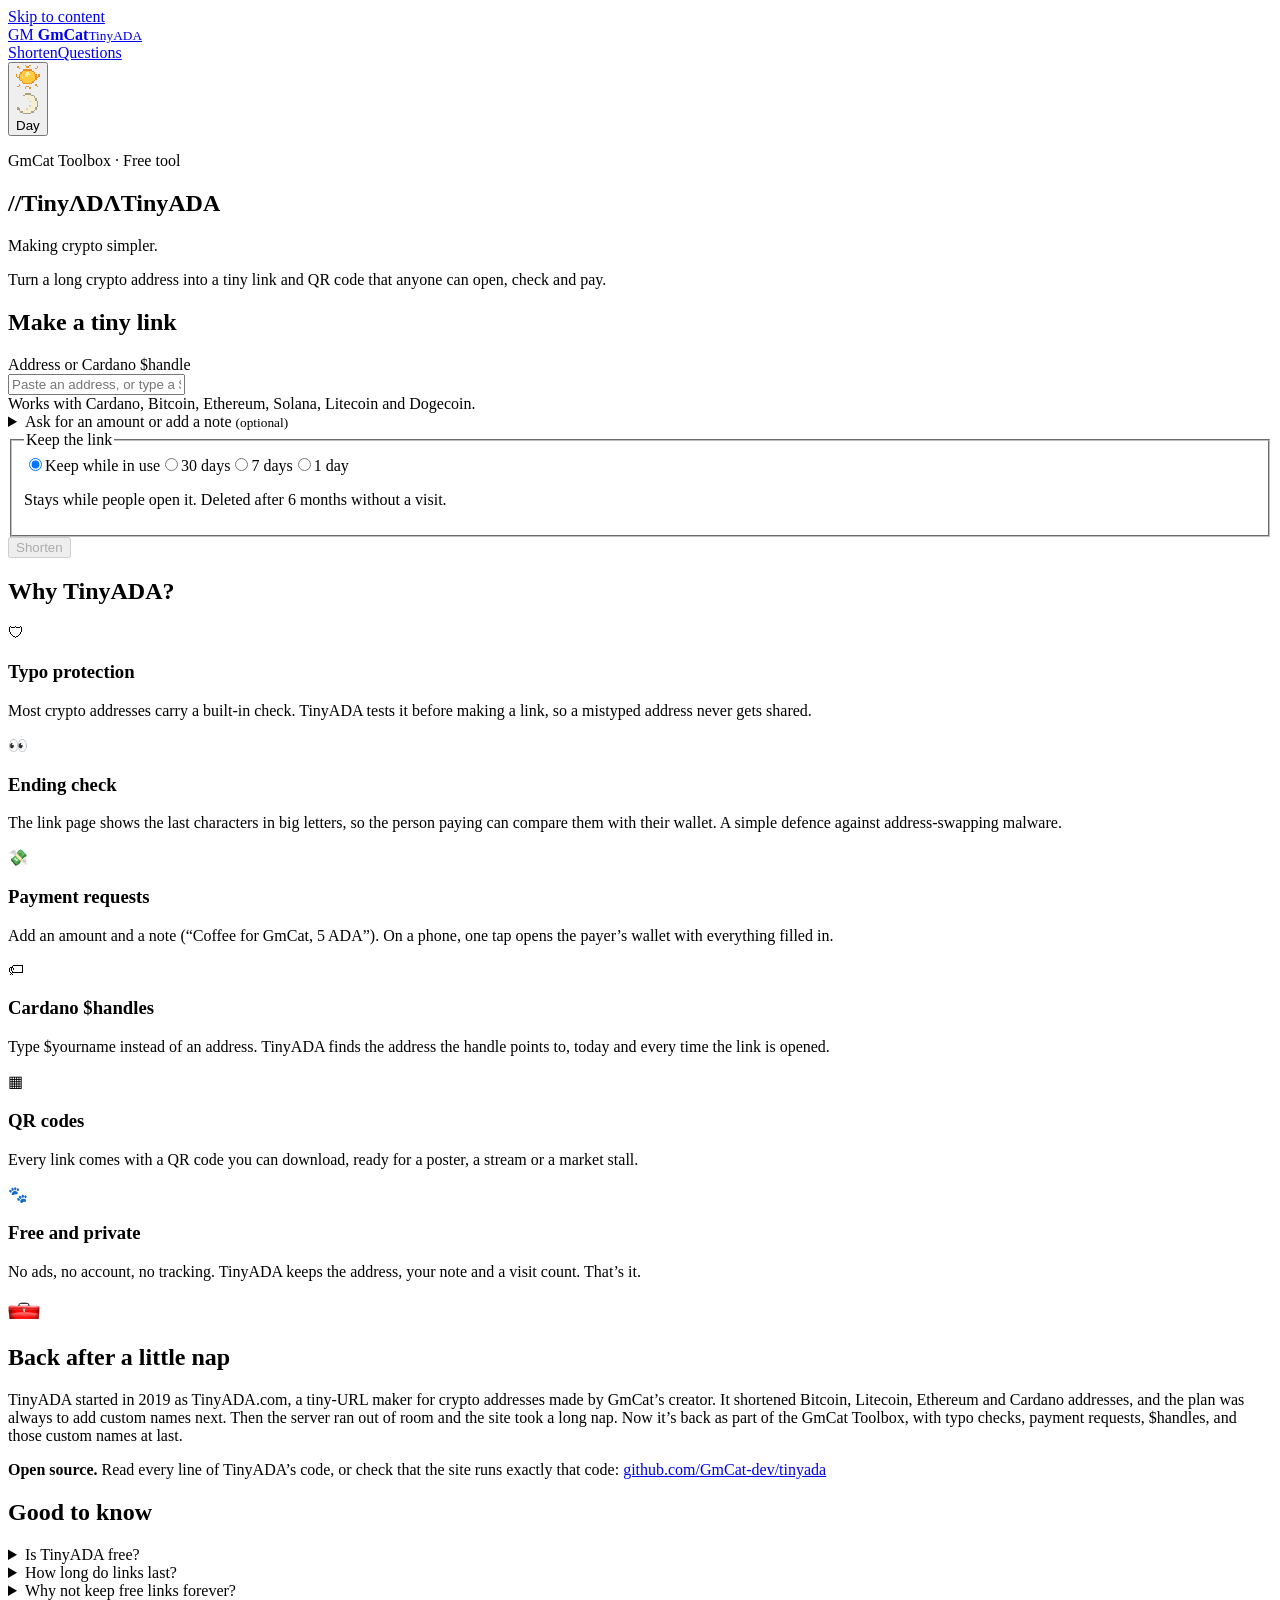
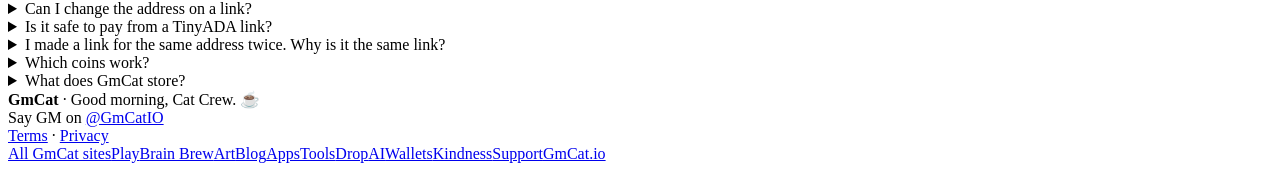
==== commit f7fd0533: "Add a little Easter egg: the CoinToolbox toolbox (TinyADA's 2013 parent) Co-Authored-By: Claude Opus" ====
--- a/web/index.html
+++ b/web/index.html
@@ -16,8 +16,8 @@
 <meta property="og:image" content="https://tiny.gmcat.io/img/share/tiny.png">
 <meta name="twitter:card" content="summary_large_image">
 <meta name="twitter:site" content="@GmCatIO">
-<link rel="stylesheet" href="/brand.css?v=202611161952">
-<link rel="stylesheet" href="/site.css?v=202611161952">
+<link rel="stylesheet" href="/brand.css?v=202611170501">
+<link rel="stylesheet" href="/site.css?v=202611170501">
 <script type="application/ld+json">{"@context":"https://schema.org","@type":"WebApplication","name":"TinyADA","url":"https://tiny.gmcat.io/","description":"Free short links and QR codes for crypto addresses: Cardano, Bitcoin, Ethereum, Solana, Litecoin and Dogecoin.","applicationCategory":"FinanceApplication","operatingSystem":"Any (web browser)","isAccessibleForFree":true,"offers":{"@type":"Offer","price":"0","priceCurrency":"USD"},"publisher":{"@type":"Organization","@id":"https://gmcat.io/#org","name":"GmCat","url":"https://gmcat.io/","logo":"https://home.gmcat.io/img/favicon.png","sameAs":["https://x.com/GmCatIO","https://discord.gg/GJVpjBjn3D"]},"isPartOf":{"@type":"WebSite","name":"GmCat Toolbox","url":"https://tools.gmcat.io/"}}</script>
 <link rel="icon" href="/img/tiny-icon.png">
 <meta name="referrer" content="strict-origin-when-cross-origin">
@@ -99,13 +99,14 @@
   <p class="btn-row" id="t-plus-cta" hidden><a class="btn primary" href="/plus/">Get TinyADA Plus</a></p>
 </section>
 <section class="card t-story">
+  <!-- if you're reading this comment congrats! You've found a secret. Before TinyADA there was CoinToolbox.com (2013), "tools for make believe money". Follow the little red toolbox, or go straight to https://tools.gmcat.io/since-2013/ --><a class="t-egg" href="https://tools.gmcat.io/since-2013/" title="Since 2013" aria-label="Since 2013: CoinToolbox, where TinyADA came from"><img src="[data-uri]" width="32" height="23" alt=""></a>
   <h2>Back after a little nap</h2>
   <p>TinyADA started in 2019 as TinyADA.com, a tiny-URL maker for crypto addresses made by GmCat’s creator. It shortened Bitcoin, Litecoin, Ethereum and Cardano addresses, and the plan was always to add custom names next. Then the server ran out of room and the site took a long nap. Now it’s back as part of the GmCat Toolbox, with typo checks, payment requests, $handles, and those custom names at last.</p>
   <p class="t-source"><b>Open source.</b> Read every line of TinyADA’s code, or check that the site runs exactly that code: <a href="https://github.com/GmCat-dev/tinyada" rel="noopener">github.com/GmCat-dev/tinyada</a></p>
 </section>
 <section class="tool-sec" id="faq"><h2>Good to know</h2><div class="faq"><details><summary>Is TinyADA free?</summary><p>Yes. Making links, QR codes and payment requests is free, with no ads and no account.</p></details><details><summary>How long do links last?</summary><p>You choose: 1 day, 7 days, 30 days, or <b>keep while in use</b>. A “keep while in use” link stays as long as people open it, and is deleted after 6 months without a single visit. Each visit restarts the clock.</p></details><details><summary>Why not keep free links forever?</summary><p>Most links are shared once and never opened again. Free links have no account, so nobody could ever tidy them up. “Keep while in use” keeps the links people really use and clears the forgotten ones by itself.</p></details><details><summary>Can I change the address on a link?</summary><p>Not on a free link: a free link always shows the address it was made with, which keeps it trustworthy. Make a new link instead. With TinyADA Plus you can edit your links, and visitors see when the address changed.</p></details><details><summary>Is it safe to pay from a TinyADA link?</summary><p>TinyADA checks every address for typos, but it can’t know who owns it. Only pay people you trust, and always compare the ending on the link page with the address your wallet shows. See something fishy? Use “Report” on the link page.</p></details><details><summary>I made a link for the same address twice. Why is it the same link?</summary><p>On purpose. One address (with the same amount and note) always gets one free link, so nobody can fill TinyADA with thousands of copies. Asking again just keeps the link at least as long as you asked.</p></details><details><summary>Which coins work?</summary><p><span class="t-coin-list"><span class="t-coin-item"><svg class="t-coin" viewBox="0 0 24 24" width="32" height="32" role="img" aria-label="Cardano"><path fill="currentColor" d="M6.5765 11.92c-.0488.8906.6316 1.653 1.5219 1.7056h.0934c.8928-.0006 1.6161-.725 1.6155-1.6178-.0006-.8928-.725-1.6161-1.6178-1.6155-.8578.0006-1.5658.6711-1.613 1.5277Zm-6.025-.416c-.288-.0161-.5345.2042-.5507.4922-.0161.288.2042.5345.4922.5507.2878.0161.5343-.204.5506-.4918.0167-.2876-.2029-.5343-.4905-.5509H.5514Zm5.9226-8.9645c.257-.1309.3593-.4453.2284-.7024-.1309-.257-.4453-.3593-.7024-.2284-.2558.1302-.3585.4424-.2301.6991.13.2582.4448.3622.703.2322.0003-.0002.0007-.0003.001-.0005Zm1.6397 2.8589c.398-.2006.558-.6859.3573-1.0839-.2006-.398-.6859-.558-1.0839-.3573-.3978.2006-.5579.6856-.3575 1.0835.2007.398.686.5581 1.0842.3578ZM2.597 7.3645c.3072.2013.7194.1154.9206-.1918.2013-.3072.1154-.7194-.1918-.9206-.3072-.2013-.7194-.1154-.9206.1918 0 .0001-.0001.0002-.0002.0003-.201.3072-.1151.7191.192.9203Zm.9824 3.8515c-.4453-.0254-.827.3149-.8524.7603s.3149.827.7603.8524c.4453.0254.827-.3149.8524-.7603v-.0006c.0251-.4451-.3152-.8264-.7603-.8518Zm-.8915 5.4221c-.328.1652-.46.565-.2948.893.1652.328.565.46.893.2948.328-.1652.46-.565.2948-.893l-.0002-.0004c-.1645-.3276-.5633-.4598-.8909-.2954-.0006.0003-.0013.0006-.0019.001Zm3.136-7.0931c.4386.2876 1.0274.1653 1.315-.2734.2876-.4386.1653-1.0274-.2734-1.315-.4386-.2876-1.0273-.1653-1.3149.2732-.2878.4381-.166 1.0266.2721 1.3144.0004.0003.0008.0005.0012.0008Zm9.9501-4.2106c.3729.2447.8737.1408 1.1184-.2321.2447-.3729.1408-.8737-.2321-1.1184-.3729-.2447-.8737-.1408-1.1184.2321 0 .0001-.0001.0002-.0002.0003-.2447.3726-.141.8729.2316 1.1176.0003.0002.0005.0003.0008.0005Zm1.6563-2.8499c.2413.1579.565.0904.723-.151s.0904-.565-.151-.723c-.241-.1577-.5642-.0906-.7224.1501-.1584.241-.0915.5648.1495.7233l.0009.0006Zm-1.5296 7.8938c-.8911-.0507-1.6546.6305-1.7053 1.5216-.0507.8911.6305 1.6546 1.5216 1.7053h.0928c.8925 0 1.616-.7235 1.616-1.616 0-.8572-.6693-1.5652-1.5251-1.6134v.0026ZM8.645 9.433c.2737.5459.8331.8896 1.4438.887.8925-.0002 1.6159-.7238 1.6157-1.6163 0-.2526-.0593-.5018-.1731-.7273-.4017-.7971-1.3735-1.1176-2.1706-.7158-.7971.4017-1.1176 1.3735-.7158 2.1706v.0019Zm12.6669-2.0704c.3273-.1666.4575-.567.2909-.8943-.1666-.3273-.567-.4575-.8943-.2909-.3259.1659-.4567.5639-.2927.8908.1652.3284.5653.4607.8937.2956.0008-.0004.0015-.0008.0023-.0012Zm-4.096.5146c-.4683.2362-.6565.8074-.4203 1.2757.2362.4683.8074.6565 1.2757.4203.468-.2361.6563-.8066.4207-1.2749-.2364-.4683-.8074-.6568-1.2762-.4211Zm-5.2768-5.6365c.3667.0205.6806-.2601.7011-.6267s-.2601-.6806-.6267-.7011c-.3655-.0205-.6789.2584-.7009.6238-.0225.3662.2562.6813.6224.7038.0014 0 .0028.0002.0042.0002Zm-.0077 4.1837c.5237.0288.9717-.3724 1.0006-.8961.0288-.5237-.3723-.9717-.8961-1.0006-.5231-.0288-.9707.3714-1.0005.8944-.0298.5237.3706.9724.8943 1.0021h.0017Zm-5.1475 9.6992c.4685-.2359.657-.807.421-1.2755-.2359-.4685-.807-.657-1.2755-.421-.4684.2359-.6569.8069-.4211 1.2754.2362.4682.807.6567 1.2755.4211Zm5.76-8.313c-.4881.7459-.2792 1.7463.4667 2.2344s1.7463.2792 2.2344-.4667.2792-1.7463-.4667-2.2344c-.262-.1715-.5683-.263-.8815-.2635-.5452-.0001-1.0538.2744-1.353.7302Zm2.8109 6.7571c-.4015-.7975-1.3735-1.1185-2.171-.7169-.7975.4015-1.1185 1.3735-.7169 2.171.4015.7975 1.3735 1.1185 2.171.7169.0005-.0002.0009-.0005.0014-.0007.7947-.3952 1.1186-1.3598.7235-2.1545-.0026-.0053-.0053-.0105-.0079-.0158Zm2.8211-.112c-.4386-.2876-1.0274-.1653-1.315.2734-.2876.4386-.1653 1.0274.2734 1.315.4386.2876 1.0273.1653 1.3149-.2732.2877-.4386.1654-1.0274-.2731-1.3151h-.0002Zm3.0963-2.4282c.0254-.4453-.3149-.827-.7603-.8524-.4453-.0254-.827.3149-.8524.7603-.0254.4453.3149.827.7603.8524h.0006c.4451.0251.8264-.3152.8518-.7603Zm2.2349-.5741c-.288-.0161-.5345.2042-.5507.4922s.2042.5345.4922.5507c.2878.0161.5343-.204.5506-.4918.016-.288-.2042-.5345-.4922-.551Zm-2.1043 5.1821c-.3073-.2011-.7194-.115-.9205.1923-.2011.3073-.115.7194.1923.9205.3071.201.719.1151.9202-.1918.2013-.3071.1156-.7193-.1916-.9207l-.0004-.0003ZM6.5695 21.5161c-.2411-.1584-.5649-.0913-.7232.1497-.1584.2411-.0913.5649.1497.7232.2411.1584.5649.0913.7232-.1497.158-.2411.091-.5646-.1498-.7232Zm10.9555-.055c-.257.1309-.3593.4453-.2284.7024.1309.257.4453.3593.7023.2284.2558-.1302.3585-.4424.2301-.6991-.1291-.2579-.4428-.3624-.7007-.2333-.0011.0005-.0022.0011-.0033.0016Zm-6.0691-5.2717c.4892-.7465.2806-1.7482-.4659-2.2374-.7465-.4892-1.7482-.2806-2.2374.4659s-.2806 1.7482.4659 2.2374c.2628.1722.5702.2641.8844.2644.5458.0022 1.0553-.2728 1.353-.7302Zm-3.2301 2.4768c-.3729-.2447-.8737-.1408-1.1184.2321-.2447.3729-.1408.8737.2321 1.1184s.8737.1408 1.1184-.2321c0-.0001.0001-.0002.0002-.0003.2445-.3729.1405-.8734-.2323-1.1181Zm3.7664 3.0931c-.3667-.0209-.6808.2594-.7017.6261s.2594.6808.6261.7017c.3658.0208.6795-.2581.7016-.6238.0222-.3666-.2571-.6817-.6236-.7039-.0008 0-.0015 0-.0023-.0001Zm.007-4.1837c-.5237-.0288-.9717.3724-1.0005.8961-.0288.5237.3724.9717.8961 1.0005.5228.0288.9703-.371 1.0004-.8938.0298-.524-.3709-.973-.8949-1.0028h-.0011Zm3.8861 1.0259c-.3976.2022-.556.6884-.3539 1.086.2022.3976.6884.556 1.086.3539.3961-.2014.5551-.685.3558-1.0821-.2-.3987-.6854-.5598-1.0841-.3597-.0013.0007-.0026.0013-.0039.002Z"/></svg><span><b>Cardano</b> addr1… addresses, older Byron addresses and $handles</span></span><span class="t-coin-item"><svg class="t-coin" viewBox="0 0 24 24" width="32" height="32" role="img" aria-label="Bitcoin"><path fill="currentColor" d="M23.638 14.904c-1.602 6.43-8.113 10.34-14.542 8.736C2.67 22.05-1.244 15.525.362 9.105 1.962 2.67 8.475-1.243 14.9.358c6.43 1.605 10.342 8.115 8.738 14.548v-.002zm-6.35-4.613c.24-1.59-.974-2.45-2.64-3.03l.54-2.153-1.315-.33-.525 2.107c-.345-.087-.705-.167-1.064-.25l.526-2.127-1.32-.33-.54 2.165c-.285-.067-.565-.132-.84-.2l-1.815-.45-.35 1.407s.975.225.955.236c.535.136.63.486.615.766l-1.477 5.92c-.075.166-.24.406-.614.314.015.02-.96-.24-.96-.24l-.66 1.51 1.71.426.93.242-.54 2.19 1.32.327.54-2.17c.36.1.705.19 1.05.273l-.51 2.154 1.32.33.545-2.19c2.24.427 3.93.257 4.64-1.774.57-1.637-.03-2.58-1.217-3.196.854-.193 1.5-.76 1.68-1.93h.01zm-3.01 4.22c-.404 1.64-3.157.75-4.05.53l.72-2.9c.896.23 3.757.67 3.33 2.37zm.41-4.24c-.37 1.49-2.662.735-3.405.55l.654-2.64c.744.18 3.137.524 2.75 2.084v.006z"/></svg><span><b>Bitcoin</b> </span></span><span class="t-coin-item"><svg class="t-coin" viewBox="0 0 24 24" width="32" height="32" role="img" aria-label="Ethereum"><path fill="currentColor" d="M11.944 17.97L4.58 13.62 11.943 24l7.37-10.38-7.372 4.35h.003zM12.056 0L4.69 12.223l7.365 4.354 7.365-4.35L12.056 0z"/></svg><span><b>Ethereum</b> also other EVM chains that use the same 0x address</span></span><span class="t-coin-item"><svg class="t-coin" viewBox="0 0 24 24" width="32" height="32" role="img" aria-label="Solana"><path fill="currentColor" d="m23.8764 18.0313-3.962 4.1393a.9201.9201 0 0 1-.306.2106.9407.9407 0 0 1-.367.0742H.4599a.4689.4689 0 0 1-.2522-.0733.4513.4513 0 0 1-.1696-.1962.4375.4375 0 0 1-.0314-.2545.4438.4438 0 0 1 .117-.2298l3.9649-4.1393a.92.92 0 0 1 .3052-.2102.9407.9407 0 0 1 .3658-.0746H23.54a.4692.4692 0 0 1 .2523.0734.4531.4531 0 0 1 .1697.196.438.438 0 0 1 .0313.2547.4442.4442 0 0 1-.1169.2297zm-3.962-8.3355a.9202.9202 0 0 0-.306-.2106.941.941 0 0 0-.367-.0742H.4599a.4687.4687 0 0 0-.2522.0734.4513.4513 0 0 0-.1696.1961.4376.4376 0 0 0-.0314.2546.444.444 0 0 0 .117.2297l3.9649 4.1394a.9204.9204 0 0 0 .3052.2102c.1154.049.24.0744.3658.0746H23.54a.469.469 0 0 0 .2523-.0734.453.453 0 0 0 .1697-.1961.4382.4382 0 0 0 .0313-.2546.4444.4444 0 0 0-.1169-.2297zM.46 6.7225h18.7815a.9411.9411 0 0 0 .367-.0742.9202.9202 0 0 0 .306-.2106l3.962-4.1394a.4442.4442 0 0 0 .117-.2297.4378.4378 0 0 0-.0314-.2546.453.453 0 0 0-.1697-.196.469.469 0 0 0-.2523-.0734H4.7596a.941.941 0 0 0-.3658.0745.9203.9203 0 0 0-.3052.2102L.1246 5.9687a.4438.4438 0 0 0-.1169.2295.4375.4375 0 0 0 .0312.2544.4512.4512 0 0 0 .1692.196.4689.4689 0 0 0 .2518.0739z"/></svg><span><b>Solana</b> </span></span><span class="t-coin-item"><svg class="t-coin" viewBox="0 0 24 24" width="32" height="32" role="img" aria-label="Litecoin"><path fill="currentColor" d="M12 0a12 12 0 1012 12A12 12 0 0012 0zm-.2617 3.6777h2.584a.3425.3425 0 01.33.4356l-2.0312 6.918 1.9062-.582-.4082 1.3847-1.9238.5605-1.248 4.213h6.6757a.3425.3425 0 01.3282.4374l-.582 2a.4586.4586 0 01-.4395.3301H6.7324l1.7227-5.8223-1.9063.5801.42-1.3613 1.9101-.58 2.4219-8.1798a.4557.4557 0 01.4375-.334Z"/></svg><span><b>Litecoin</b> </span></span><span class="t-coin-item"><svg class="t-coin" viewBox="0 0 24 24" width="32" height="32" role="img" aria-label="Dogecoin"><path fill="currentColor" d="M12.288 7.908h-1.715v3.38h2.697v1.415h-2.697v3.38h1.799c.462 0 3.794.052 3.789-3.933-.005-3.984-3.232-4.242-3.873-4.242zM12 0C5.373 0 0 5.373 0 12s5.373 12 12 12 12-5.373 12-12S18.627 0 12 0zm.472 18.481H8.126v-5.778H6.594v-1.415h1.532V5.511h3.73c.882 0 6.727-.183 6.727 6.594-.001 6.888-6.111 6.376-6.111 6.376z"/></svg><span><b>Dogecoin</b> </span></span></span></p></details><details><summary>What does GmCat store?</summary><p>The address, the amount and note you add, when the link was made and last opened, and a visit count. No IP addresses and no cookies for free links. Each link’s owner key stays in your browser (we keep only a scrambled fingerprint of it).</p></details><details id="t-faq-pp" hidden><summary>Can I upgrade a link without an account?</summary><p>Yes, with <b>Privacy Plus</b> : open the link and choose “Upgrade this link”. Keep it up for a year (anyone can pay for that, so fans can keep a creator’s link alive), turn it into a tip page you can edit, add visit counts, or give it a custom name. You prove the link is yours with its owner key, or by signing with the wallet that holds the address. The wallet always wins.</p></details></div></section>
 <dialog class="t-dlg card" id="t-ask"></dialog>
-<script src="/js/vendor/qrcode.js?v=202611161952" defer></script><script src="/js/tiny-core.js?v=202611161952" defer></script><script src="/js/tiny-editor.js?v=202611161952" defer></script><script src="/js/tiny.js?v=202611161952" defer></script>
+<script src="/js/vendor/qrcode.js?v=202611170501" defer></script><script src="/js/tiny-core.js?v=202611170501" defer></script><script src="/js/tiny-editor.js?v=202611170501" defer></script><script src="/js/tiny.js?v=202611170501" defer></script>
 </main>
 <footer class="site-footer">
   <div class="footer-inner">
@@ -117,7 +118,7 @@
     <nav aria-label="GmCat network"><a href="https://home.gmcat.io/">All GmCat sites</a><a href="https://play.gmcat.io/">Play</a><a href="https://brain.gmcat.io/">Brain Brew</a><a href="https://art.gmcat.io/">Art</a><a href="https://blog.gmcat.io/">Blog</a><a href="https://apps.gmcat.io/">Apps</a><a href="https://tools.gmcat.io/">Tools</a><a href="https://drop.gmcat.io/">Drop</a><a href="https://ai.gmcat.io/">AI</a><a href="https://wallets.gmcat.io/">Wallets</a><a href="https://kind.gmcat.io/">Kindness</a><a href="https://support.gmcat.io/">Support</a><a href="https://gmcat.io/">GmCat.io</a></nav>
   </div>
 </footer>
-<script src="/insights.js?v=202611161952" data-site="tiny" defer></script>
-<script src="/theme.js?v=202611161952" data-theme-js defer></script>
+<script src="/insights.js?v=202611170501" data-site="tiny" defer></script>
+<script src="/theme.js?v=202611170501" data-theme-js defer></script>
 </body>
 </html>
